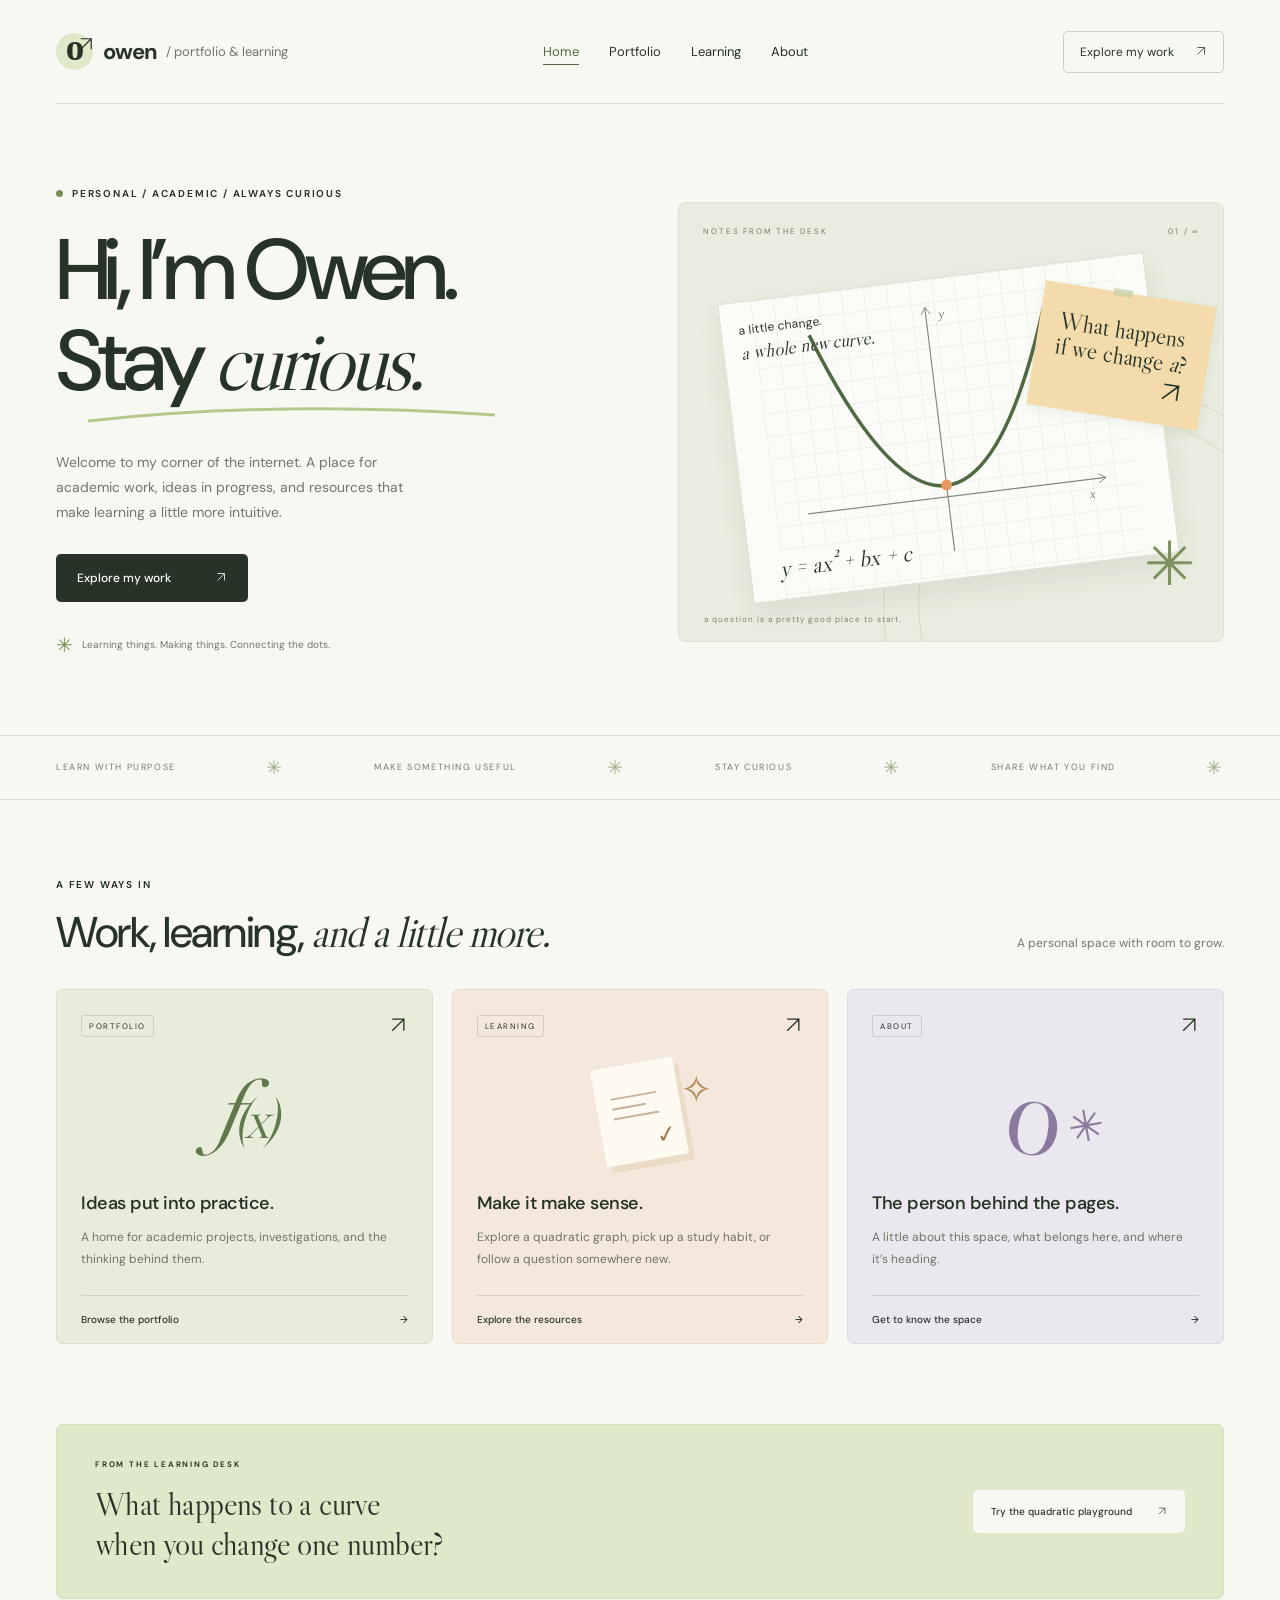
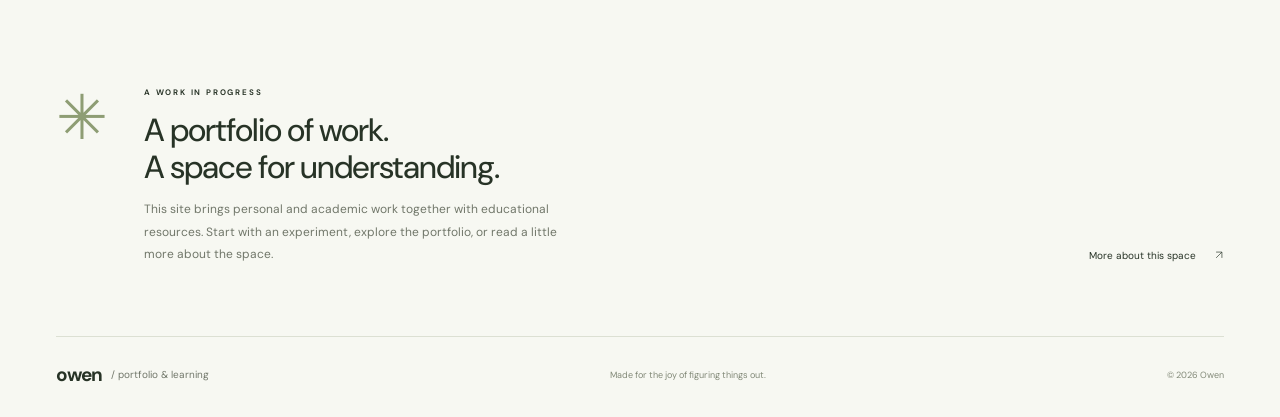
==== index.html @ 59f227fb "Build personal portfolio and educational website" ====
<!doctype html>
<html lang="en">
<head>
<meta charset="utf-8">
<meta name="viewport" content="width=device-width, initial-scale=1">
<meta name="description" content="A personal and academic space for work, learning, and ideas.">
<meta name="theme-color" content="#f7f8f2">
<title>Home — Owen</title>
<link rel="icon" href="assets/favicon.svg" type="image/svg+xml">
<link rel="stylesheet" href="style.css">

</head>
<body>
<header class="site-header wrap">
<a class="brand" href="index.html" aria-label="Owen home"><span class="brand-icon">o<span><svg class="arrow-icon" viewBox="0 0 24 24" fill="none" stroke="currentColor" stroke-width="1.6" aria-hidden="true"><path d="M5 19 19 5M5 5h14v14"/></svg></span></span>owen<span class="brand-end"> / portfolio & learning</span></a>
<nav aria-label="Main navigation"><a href="index.html" aria-current="page">Home</a><a href="portfolio.html">Portfolio</a><a href="learning.html">Learning</a><a href="about.html">About</a></nav>
<a class="header-cta" href="portfolio.html">Explore my work <span><svg class="arrow-icon" viewBox="0 0 24 24" fill="none" stroke="currentColor" stroke-width="1.6" aria-hidden="true"><path d="M5 19 19 5M5 5h14v14"/></svg></span></a>
</header>
<main><section class="hero wrap">
<div class="hero-copy"><p class="eyebrow"><span class="status-dot"></span> PERSONAL / ACADEMIC / ALWAYS CURIOUS</p><h1>Hi, I’m Owen.<br>Stay <span class="serif">curious.</span><svg class="underline" viewBox="0 0 420 20" aria-hidden="true"><path d="M5 15Q195-6 412 9"/></svg></h1><p class="hero-description">Welcome to my corner of the internet. A place for academic work, ideas in progress, and resources that make learning a little more intuitive.</p><a class="button button-dark" href="portfolio.html">Explore my work <span><svg class="arrow-icon" viewBox="0 0 24 24" fill="none" stroke="currentColor" stroke-width="1.6" aria-hidden="true"><path d="M5 19 19 5M5 5h14v14"/></svg></span></a><div class="hero-footnote"><span class="spark">✳︎</span> Learning things. Making things. Connecting the dots.</div></div>
<div class="hero-art" aria-label="An illustrated graph with a quadratic curve and handwritten maths notes" role="img"><div class="art-top"><span>NOTES FROM THE DESK</span><span>01 / ∞</span></div><div class="orbit orbit-one"></div><div class="orbit orbit-two"></div><div class="graph-paper"><div class="graph-label">a little change.<br><em>a whole new curve.</em></div><svg viewBox="0 0 400 330" aria-hidden="true"><defs><pattern id="grid" width="25" height="25" patternUnits="userSpaceOnUse"><path d="M25 0H0V25" fill="none" stroke="#d4d9d1" stroke-width=".7"/></pattern></defs><rect width="400" height="330" fill="url(#grid)"/><path d="M35 240H365M190 300V30" stroke="#7e8b7c" stroke-width="1.3"/><path d="m357 235 8 5-8 5m-172-207 5-8 5 8" fill="none" stroke="#7e8b7c"/><path d="M60 45Q190 410 320 45" fill="none" stroke="#526a43" stroke-width="4"/><circle cx="190" cy="227" r="6" fill="#e79860"/><text x="345" y="261">x</text><text x="204" y="44">y</text></svg><div class="formula">y = ax² + bx + c</div></div><div class="floating-note"><span class="note-pin"></span>What happens<br>if we change <em>a</em>? <span class="note-arrow"><svg class="arrow-icon" viewBox="0 0 24 24" fill="none" stroke="currentColor" stroke-width="1.6" aria-hidden="true"><path d="M5 19 19 5M5 5h14v14"/></svg></span></div><span class="art-star">✳︎</span><span class="art-caption">a question is a pretty good place to start.</span></div>
</section>
<div class="ticker"><div class="wrap ticker-inner"><span>LEARN WITH PURPOSE</span><span>✳︎</span><span>MAKE SOMETHING USEFUL</span><span>✳︎</span><span>STAY CURIOUS</span><span>✳︎</span><span>SHARE WHAT YOU FIND</span><span>✳︎</span></div></div>
<section class="wrap section"><div class="section-heading"><div><p class="eyebrow">A FEW WAYS IN</p><h2>Work, learning, <em>and a little more.</em></h2></div><p>A personal space with room to grow.</p></div><div class="topic-grid">
<a class="topic-card green" href="portfolio.html"><div class="card-top"><span class="tag">PORTFOLIO</span><span><svg class="arrow-icon" viewBox="0 0 24 24" fill="none" stroke="currentColor" stroke-width="1.6" aria-hidden="true"><path d="M5 19 19 5M5 5h14v14"/></svg></span></div><div class="card-art math-art" aria-hidden="true">ƒ<span>(x)</span></div><h3>Ideas put into practice.</h3><p>A home for academic projects, investigations, and the thinking behind them.</p><div class="card-footer">Browse the portfolio <span>→</span></div></a>
<a class="topic-card peach" href="learning.html"><div class="card-top"><span class="tag">LEARNING</span><span><svg class="arrow-icon" viewBox="0 0 24 24" fill="none" stroke="currentColor" stroke-width="1.6" aria-hidden="true"><path d="M5 19 19 5M5 5h14v14"/></svg></span></div><div class="card-art notes-art" aria-hidden="true"><div class="paper-mini"><i></i><i></i><i></i><span>✓</span></div><span class="note-spark">✧</span></div><h3>Make it make sense.</h3><p>Explore a quadratic graph, pick up a study habit, or follow a question somewhere new.</p><div class="card-footer">Explore the resources <span>→</span></div></a>
<a class="topic-card lavender" href="about.html"><div class="card-top"><span class="tag">ABOUT</span><span><svg class="arrow-icon" viewBox="0 0 24 24" fill="none" stroke="currentColor" stroke-width="1.6" aria-hidden="true"><path d="M5 19 19 5M5 5h14v14"/></svg></span></div><div class="card-art curiosity-art" aria-hidden="true">o<span>✳︎</span></div><h3>The person behind the pages.</h3><p>A little about this space, what belongs here, and where it’s heading.</p><div class="card-footer">Get to know the space <span>→</span></div></a>
</div></section>
<section class="wrap prompt-section"><div><p class="eyebrow">FROM THE LEARNING DESK</p><h2>What happens to a curve<br>when you change one number?</h2></div><a class="button button-light" href="learning.html#lab">Try the quadratic playground <span><svg class="arrow-icon" viewBox="0 0 24 24" fill="none" stroke="currentColor" stroke-width="1.6" aria-hidden="true"><path d="M5 19 19 5M5 5h14v14"/></svg></span></a></section>
<section class="wrap about-section"><span class="about-mark" aria-hidden="true">✳︎</span><div><p class="eyebrow">A WORK IN PROGRESS</p><h2>A portfolio of work.<br>A space for understanding.</h2><p>This site brings personal and academic work together with educational resources. Start with an experiment, explore the portfolio, or read a little more about the space.</p></div><a class="back-top" href="about.html">More about this space <span><svg class="arrow-icon" viewBox="0 0 24 24" fill="none" stroke="currentColor" stroke-width="1.6" aria-hidden="true"><path d="M5 19 19 5M5 5h14v14"/></svg></span></a></section></main><footer class="wrap"><a class="brand" href="index.html">owen<span class="brand-end"> / portfolio & learning</span></a><span>Made for the joy of figuring things out.</span><span>© <span id="year">2026</span> Owen</span></footer>
</body>
</html>
---- style.css ----
@import url('https://fonts.googleapis.com/css2?family=DM+Sans:wght@400;450;500;550;600;650;700&family=Libre+Caslon+Display&display=swap');
:root{--bg:#f7f8f2;--ink:#273326;--muted:#71776a;--line:#dce0d3;--green:#dfe8c8;--serif:'Libre Caslon Display',Georgia,serif;--sans:'DM Sans',Arial,sans-serif}*{box-sizing:border-box}html{scroll-behavior:smooth;scroll-padding-top:30px}body{margin:0;background:var(--bg);color:var(--ink);font-family:var(--sans);font-size:15px;-webkit-font-smoothing:antialiased}a{color:inherit;text-decoration:none}button,input{font:inherit}button,a,input{ -webkit-tap-highlight-color:transparent}a:focus-visible,button:focus-visible,input:focus-visible{outline:3px solid #687f4e;outline-offset:6px}button{cursor:pointer}.wrap{width:calc(100% - 112px);max-width:1280px;margin:0 auto}.site-header{height:104px;display:flex;align-items:center;justify-content:space-between;gap:30px;border-bottom:1px solid var(--line)}.brand{display:flex;align-items:center;font-weight:700;font-size:22px;letter-spacing:-1px;white-space:nowrap}.brand-icon{font-family:Georgia,serif;background:var(--green);width:37px;height:37px;border-radius:50%;font-size:37px;line-height:29px;position:relative;margin-right:10px;text-align:center}.brand-icon span{position:absolute;font-family:Arial,sans-serif;font-size:22px;right:-2px;top:-4px}.brand-end{font-size:13px;letter-spacing:0;font-weight:400;color:var(--muted);margin-left:9px}nav{display:flex;gap:30px;font-size:13px}nav a{padding:10px 0}nav a:hover{color:#6b824c}.header-cta{font-size:12px;border:1px solid #cbd1c0;border-radius:5px;padding:12px 16px}.header-cta span{margin-left:18px}.hero{display:grid;grid-template-columns:1.04fr 1fr;gap:55px;padding-top:83px;padding-bottom:78px;align-items:center}.eyebrow{font-size:10px;letter-spacing:1.8px;font-weight:650;margin:0 0 25px;display:flex;gap:9px;align-items:center}.status-dot{width:7px;height:7px;border-radius:50%;background:#798e55}.hero h1{font-size:clamp(58px,6.7vw,96px);font-weight:500;letter-spacing:-5px;line-height:1.05;margin:0;position:relative}.serif,h2 em{font-family:var(--serif);font-weight:400}h2 em{font-style:italic}.hero .serif{font-style:italic}.underline{width:80%;height:20px;display:block;margin:0 0 0 10px;overflow:visible}.underline path{fill:none;stroke:#b6c98c;stroke-width:3}.hero-description{max-width:365px;color:var(--muted);line-height:1.8;margin:24px 0 28px;font-size:14px}.button{display:inline-flex;align-items:center;justify-content:space-between;gap:44px;border:0;border-radius:5px;padding:16px 21px;font-size:12px;font-weight:500;transition:transform .2s,background .2s}.button:hover{transform:translateY(-3px)}.button-dark{background:var(--ink);color:#fff}.button-dark:hover{background:#43543a}.hero-footnote{display:flex;align-items:center;gap:9px;margin-top:31px;font-size:10px;color:var(--muted)}.spark{font-size:20px;color:#7a8f56}.hero-art{height:440px;background:#e9eddf;border:1px solid #dce2d0;border-radius:8px;position:relative;overflow:hidden}.art-top{display:flex;justify-content:space-between;padding:23px 24px;font-size:8px;letter-spacing:1.8px;color:#717e64}.graph-paper{position:absolute;width:79%;height:302px;left:10%;top:74px;transform:rotate(-7deg);background:#fbfcf7;box-shadow:0 12px 24px #35412a16;border:1px solid #d8decd}.graph-paper svg{width:100%;height:100%;position:absolute;inset:0}.graph-paper text{font-family:Georgia,serif;font-style:italic;font-size:14px;fill:#798773}.graph-label{position:absolute;z-index:1;font-size:12px;line-height:1.5;top:19px;left:17px}.graph-label em{font-family:var(--serif);font-size:19px}.formula{position:absolute;bottom:17px;left:22px;font-family:var(--serif);font-style:italic;font-size:23px;background:#fbfcf7;padding:0 7px}.floating-note{position:absolute;right:15px;top:90px;transform:rotate(9deg);background:#f4dbac;padding:24px 20px 17px;font-family:var(--serif);font-size:24px;line-height:1.1;box-shadow:0 4px 12px #27332612}.note-pin{position:absolute;width:19px;height:7px;top:-3px;left:40%;background:#c2cda6b0}.note-arrow{display:block;text-align:right;font-family:Arial;font-size:28px}.orbit{position:absolute;border:1px solid #d3dbc4;border-radius:50%;width:450px;height:450px;right:-110px;top:180px}.orbit-two{width:380px;height:380px;right:-75px;top:210px}.art-star{position:absolute;bottom:41px;right:28px;font-size:61px;color:#7e905e}.art-caption{position:absolute;bottom:17px;left:25px;font-size:8px;letter-spacing:1px;color:#7b846f}.ticker{border-top:1px solid var(--line);border-bottom:1px solid var(--line)}.ticker-inner{display:flex;justify-content:space-between;align-items:center;gap:20px;padding-top:20px;padding-bottom:20px;font-size:9px;letter-spacing:1.6px;color:#737c68}.ticker-inner span:nth-child(even){font-size:19px;color:#9cab86}.section{padding-top:78px;padding-bottom:80px}.section-heading{display:flex;justify-content:space-between;align-items:end;margin-bottom:32px;gap:25px}.section-heading .eyebrow{margin-bottom:16px}h2{font-size:43px;line-height:1.15;letter-spacing:-1.5px;font-weight:450;margin:0}.section-heading>p{color:var(--muted);font-size:12px;line-height:1.8;margin:0 0 3px}.topic-grid{display:grid;grid-template-columns:repeat(3,1fr);gap:19px}.topic-card{border:1px solid #d7dfc9;border-radius:7px;padding:23px 24px 0;display:flex;flex-direction:column;transition:transform .2s,box-shadow .2s}.topic-card:hover{transform:translateY(-5px);box-shadow:0 8px 18px #2935240b}.green{background:#e8eddb}.peach{background:#f3e8db;border-color:#e5dacd}.lavender{background:#eae7ee;border-color:#dcd7e1}.card-top{display:flex;align-items:center;justify-content:space-between}.card-top>span:last-child{font-size:20px}.tag{font-size:8px;letter-spacing:1.5px;border:1px solid #4b583c30;border-radius:3px;padding:5px 7px}.card-art{height:145px;position:relative;display:flex;align-items:center;justify-content:center}.math-art{font-family:var(--serif);font-style:italic;font-size:93px;color:#61784d;letter-spacing:-7px}.math-art>span:first-child{font-size:55px;letter-spacing:-4px;margin-top:15px}.small-math{position:absolute;right:3px;bottom:14px;font-size:16px;letter-spacing:0;transform:rotate(-12deg);opacity:.65}.topic-card h3{font-size:18px;letter-spacing:-.5px;font-weight:550;margin:7px 0 12px}.topic-card>p{font-size:12px;line-height:1.8;color:#707466;margin:0 0 25px}.card-footer{margin-top:auto;border-top:1px solid #27332620;padding:17px 0;display:flex;justify-content:space-between;font-size:10px;font-weight:500}.paper-mini{background:#fffaf1;width:83px;height:98px;transform:rotate(-10deg);box-shadow:5px 7px 0 #d8bf9e50;position:relative;padding:23px 15px}.paper-mini i{display:block;height:2px;background:#c5b29b;margin:8px 0;width:46px}.paper-mini i:nth-child(2){width:34px}.paper-mini span{position:absolute;bottom:7px;right:9px;color:#a2784e;font-size:24px}.note-spark{font-size:39px;color:#b28b60;position:absolute;left:calc(50% + 40px);top:25px}.curiosity-art{font-family:var(--serif);color:#8a7a9d;font-size:121px;transform:rotate(8deg)}.curiosity-art>span{position:absolute;font-size:43px;left:calc(50% + 35px);top:55px;transform:rotate(-18deg)}.lab-section{background:#edf0e5;border-top:1px solid var(--line);border-bottom:1px solid var(--line);padding:74px 0}.lab-layout{display:grid;grid-template-columns:.9fr 1.1fr;gap:80px;align-items:center}.lab-copy>p:not(.eyebrow){font-size:13px;color:var(--muted);line-height:1.9;max-width:335px;margin:23px 0}.lab-tip{display:flex;gap:12px;margin-top:24px;align-items:center}.lab-tip>span{font-size:27px;color:#8a9b6d}.lab-tip p{font-size:11px;line-height:1.8;color:var(--muted)}.lab-tip strong{color:var(--ink);font-weight:500}.lab-caption{font-size:8px;letter-spacing:1.5px;color:#829070;margin-top:36px}.experiment{background:#fafbf6;border:1px solid #d8decd;border-radius:7px;padding:19px 23px 14px}.experiment-header{display:flex;align-items:center;justify-content:space-between;font-size:8px;letter-spacing:1.3px}.experiment-header button{font-size:10px;color:#707d64;border:0;background:none;letter-spacing:0;padding:7px}.experiment-header button:hover{background:#e8eddd;border-radius:3px}.plot-wrap{margin-top:10px;position:relative;border-bottom:1px solid #e1e5d9;padding-bottom:9px}.plot-wrap svg{width:100%;display:block}.plot-wrap>output{position:absolute;right:10px;bottom:23px;background:#fafbf6d9;border:1px solid #e1e5d9;border-radius:4px;font-family:var(--serif);font-style:italic;padding:6px 12px;font-size:21px}.controls{padding-top:14px}.controls label{display:grid;grid-template-columns:90px 1fr 30px;gap:12px;align-items:center;margin-bottom:12px;font-size:10px;color:#78816c}.controls b{font-family:var(--serif);font-size:18px;font-style:italic;font-weight:400;color:#3e5036;margin-right:7px}input[type=range]{width:100%;accent-color:#657d4d;cursor:pointer;height:15px}.controls output{text-align:right;color:#4f613e}.graph-insight{font-size:10px;color:#6d7d5d;border-top:1px solid #e1e5d9;padding-top:13px;margin-bottom:0;line-height:1.6}.habit-grid{display:grid;grid-template-columns:repeat(3,1fr);gap:50px}.habit-grid article{border-top:1px solid var(--line);padding-top:21px}.habit-number{font-family:var(--serif);font-size:28px;color:#97a47d}.habit-grid h3{font-size:17px;font-weight:500;letter-spacing:-.4px;margin:15px 0 11px}.habit-grid p{font-size:12px;line-height:1.9;color:var(--muted);margin:0}.prompt-section{background:#dfe8c8;border:1px solid #d5dfbd;border-radius:7px;padding:34px 38px;display:flex;align-items:center;justify-content:space-between;gap:45px}.prompt-section .eyebrow{font-size:8px;margin-bottom:15px}.prompt-section h2{font-family:var(--serif);font-size:32px;letter-spacing:-.6px;max-width:600px;line-height:1.25}.button-light{background:#f7f8f1;white-space:nowrap;padding:15px 18px;font-size:10px;gap:25px;flex-shrink:0}.about-section{display:flex;gap:36px;align-items:start;padding-top:88px;padding-bottom:70px}.about-mark{font-size:62px;color:#8e9d74;line-height:1}.about-section .eyebrow{font-size:8px;margin-bottom:15px}.about-section h2{font-size:32px;letter-spacing:-1px}.about-section p:last-child{max-width:440px;font-size:12px;line-height:1.9;color:var(--muted);margin-bottom:0}.back-top{margin-left:auto;align-self:end;font-size:10px;white-space:nowrap;padding-bottom:4px}.back-top span{margin-left:15px}footer{border-top:1px solid var(--line);display:flex;align-items:center;justify-content:space-between;gap:25px;padding-top:25px;padding-bottom:30px}footer .brand{font-size:19px}footer .brand-end{font-size:10px}footer>span{font-size:9px;color:#828978}
@media(min-width:1500px){.hero{gap:90px}.hero-art{height:490px}.graph-paper{height:340px;top:80px}.hero h1{font-size:100px}}
@media(max-width:1000px){.wrap{width:calc(100% - 64px)}.header-cta{display:none}.hero{gap:30px;padding-top:60px;padding-bottom:60px}.hero h1{font-size:67px;letter-spacing:-3px}.hero-art{height:390px}.graph-paper{height:260px;left:7%;width:85%}.floating-note{font-size:20px;padding:18px 14px;right:8px}.lab-layout{gap:35px}.topic-card{padding:19px 18px 0}.topic-card h3{font-size:16px}.topic-card>p{font-size:11px}.card-footer{font-size:9px}.habit-grid{gap:28px}h2{font-size:36px}.prompt-section{gap:25px;padding:28px}.prompt-section h2{font-size:28px}.button-light{gap:15px}}
@media(max-width:700px){.wrap{width:calc(100% - 40px)}.site-header{height:78px}.brand{font-size:21px}.brand-end{font-size:10px}.brand-icon{width:29px;height:29px;font-size:30px;line-height:24px}.brand-icon span{font-size:18px}nav{gap:15px;font-size:11px}nav a:nth-child(2){display:none}.hero{grid-template-columns:1fr;padding-top:45px;padding-bottom:35px;gap:35px}.hero h1{font-size:77px;letter-spacing:-4px}.hero-description{font-size:13px;max-width:340px;margin-top:18px}.eyebrow{font-size:8px}.underline{width:300px}.hero-footnote{margin-top:24px}.hero-art{height:350px;max-width:460px;width:100%;justify-self:center}.graph-paper{height:255px;top:57px;width:76%;left:10%}.art-top{padding:17px 20px}.floating-note{top:65px;right:15px;font-size:21px}.art-star{font-size:47px;bottom:28px}.art-caption{left:18px;font-size:7px;bottom:12px}.ticker-inner{padding-top:13px;padding-bottom:13px;font-size:7px;gap:10px;letter-spacing:1px;flex-wrap:wrap;justify-content:center}.ticker-inner span:nth-child(n+5){display:none}.ticker-inner span:nth-child(even){font-size:16px}.section{padding-top:49px;padding-bottom:49px}.section-heading{align-items:start;flex-direction:column;gap:17px;margin-bottom:25px}.section-heading>p{font-size:11px}.section-heading>p br{display:none}h2{font-size:34px}.topic-grid{grid-template-columns:1fr;gap:16px}.topic-card{padding:21px 24px 0}.card-art{height:127px}.topic-card h3{font-size:22px}.topic-card>p{font-size:13px;max-width:300px;margin-bottom:20px}.card-footer{font-size:11px;padding:18px 0}.tag{font-size:9px}.lab-section{padding:47px 0}.lab-layout{grid-template-columns:1fr;gap:28px}.lab-copy>p:not(.eyebrow){max-width:100%;font-size:13px;margin:18px 0 10px}.lab-tip{margin-top:8px}.lab-caption{margin-top:18px}.experiment{padding:14px 16px}.experiment-header{font-size:7px;letter-spacing:1px}.controls label{grid-template-columns:80px 1fr 25px}.habit-grid{grid-template-columns:1fr;gap:25px}.habit-grid article{position:relative;padding-left:50px;padding-top:18px}.habit-number{position:absolute;left:0;top:20px}.habit-grid h3{margin-top:5px}.habit-grid p{font-size:13px}.prompt-section{padding:27px 24px;flex-direction:column;align-items:start;gap:25px}.prompt-section h2{font-size:29px}.prompt-section h2 br{display:none}.about-section{padding-top:55px;padding-bottom:40px;gap:18px;flex-wrap:wrap}.about-mark{font-size:37px}.about-section>div{flex:1}.about-section h2{font-size:27px}.about-section p:last-child{font-size:12px}.back-top{margin-top:10px}footer{flex-wrap:wrap;gap:18px;padding-top:23px}footer>span:nth-child(2){order:3;flex-basis:100%}footer .brand-end{font-size:9px}footer .brand{font-size:18px}footer>span:last-child{margin-left:auto}}
@media(prefers-reduced-motion:reduce){html{scroll-behavior:auto}*,*::before,*::after{transition:none!important}}
nav a[aria-current=page]{color:#526a43;text-decoration:underline;text-underline-offset:8px}.page-intro{padding-top:76px;padding-bottom:52px}.page-intro h1{font-size:clamp(55px,6vw,82px);letter-spacing:-3.5px;line-height:1.08;font-weight:450;margin:0}.page-intro .serif{font-style:italic}.page-intro>p:last-child{max-width:480px;line-height:1.9;color:var(--muted);font-size:14px;margin-top:23px}.portfolio-content{padding-bottom:75px}.filter-bar{display:flex;gap:10px;border-bottom:1px solid var(--line);padding-bottom:25px}.filter{background:transparent;color:#69745c;border:1px solid #d6ddcb;border-radius:30px;padding:9px 17px;font-size:11px}.filter.active{background:var(--ink);color:white;border-color:var(--ink)}.project-row{display:grid;grid-template-columns:220px 1fr 35px;gap:35px;padding:35px 0;border-bottom:1px solid var(--line);align-items:center}.project-row[hidden]{display:none}.project-thumb{height:190px;border-radius:5px;display:flex;align-items:center;justify-content:center;font-family:var(--serif);font-style:italic;font-size:53px;color:#667955}.project-row .eyebrow{font-size:8px;margin-bottom:15px}.project-row h2{font-size:31px;letter-spacing:-1px}.project-row p:not(.eyebrow){font-size:13px;line-height:1.8;color:var(--muted);max-width:500px}.text-link{font-size:11px;display:inline-block;margin-top:13px;border-bottom:1px solid #a1af8b;padding-bottom:6px}.text-link span{margin-left:18px}.project-index{font-family:var(--serif);font-size:27px;color:#a2ad94;align-self:start}.coming-note{display:flex;align-items:center;gap:24px;background:#edf0e5;border-radius:6px;margin-top:35px;padding:25px 30px}.coming-note>span{font-size:39px;color:#8e9d74}.coming-note h3{margin:0 0 8px;font-size:17px;font-weight:500}.coming-note p{margin:0;font-size:12px;color:var(--muted);line-height:1.8}.about-grid{display:grid;grid-template-columns:.9fr 1.1fr;gap:70px;align-items:center;padding-top:10px;padding-bottom:35px}.about-poster{background:#e4ead6;border-radius:6px;padding:30px;min-height:440px;display:flex;flex-direction:column;justify-content:space-between}.about-poster .eyebrow{font-size:8px}.poster-o{font-size:235px;font-family:var(--serif);color:#6c8053;line-height:.9;position:relative;width:fit-content;align-self:center}.poster-o>span{font-family:Arial;font-size:120px;position:absolute;top:-20px;right:-40px;color:#9eae83}.about-poster>p{font-family:var(--serif);font-size:34px;margin:25px 0 0}.about-body>p:not(.eyebrow){color:var(--muted);font-size:13px;line-height:1.9}.about-body h2{margin-bottom:25px}.profile-note{border-left:2px solid #bdcca3;padding-left:17px;margin:25px 0}.profile-note h3{font-size:13px;font-weight:500}.profile-note p{color:var(--muted);font-size:12px;line-height:1.9}.about-body .button{margin-top:5px}@media(max-width:700px){nav{gap:12px}nav a:nth-child(2){display:block}.site-header{flex-wrap:wrap;gap:0;height:auto;padding-top:19px;padding-bottom:15px}.site-header nav{width:100%;justify-content:space-between;margin-top:20px}.site-header .brand{font-size:22px}.site-header .brand-end{font-size:11px}.page-intro{padding-top:45px;padding-bottom:30px}.page-intro h1{font-size:55px;letter-spacing:-2.5px}.project-row{grid-template-columns:1fr 25px;gap:20px;padding:25px 0}.project-thumb{grid-column:1/-1;height:180px}.project-row h2{font-size:28px}.project-row .eyebrow{line-height:1.6}.filter-bar{gap:7px}.filter{font-size:10px;padding:9px 13px}.coming-note{padding:20px;gap:15px}.coming-note>span{font-size:30px}.about-grid{grid-template-columns:1fr;gap:35px;padding-top:0}.about-poster{min-height:330px}.poster-o{font-size:160px}.poster-o>span{font-size:90px}.about-poster>p{font-size:28px}.about-body h2{font-size:35px}}
@media(max-width:380px){.hero h1{font-size:64px;letter-spacing:-3px}.underline{width:250px}.hero-art{height:315px}.graph-paper{height:225px}.floating-note{font-size:18px;padding:17px 12px;right:8px}.page-intro h1{font-size:47px}.prompt-section{padding:23px 19px}.prompt-section .button{white-space:normal}.about-section h2{font-size:24px}}
.arrow-icon{width:1em;height:1em;display:inline-block;vertical-align:-.1em;flex-shrink:0}.brand-icon>span .arrow-icon{width:18px;height:18px}.art-star,.spark,.about-mark,.curiosity-art>span,.ticker-inner span:nth-child(even){font-family:Georgia,'Times New Roman',serif}.note-arrow .arrow-icon{width:25px;height:25px}.poster-o>span .arrow-icon{width:100px;height:100px}
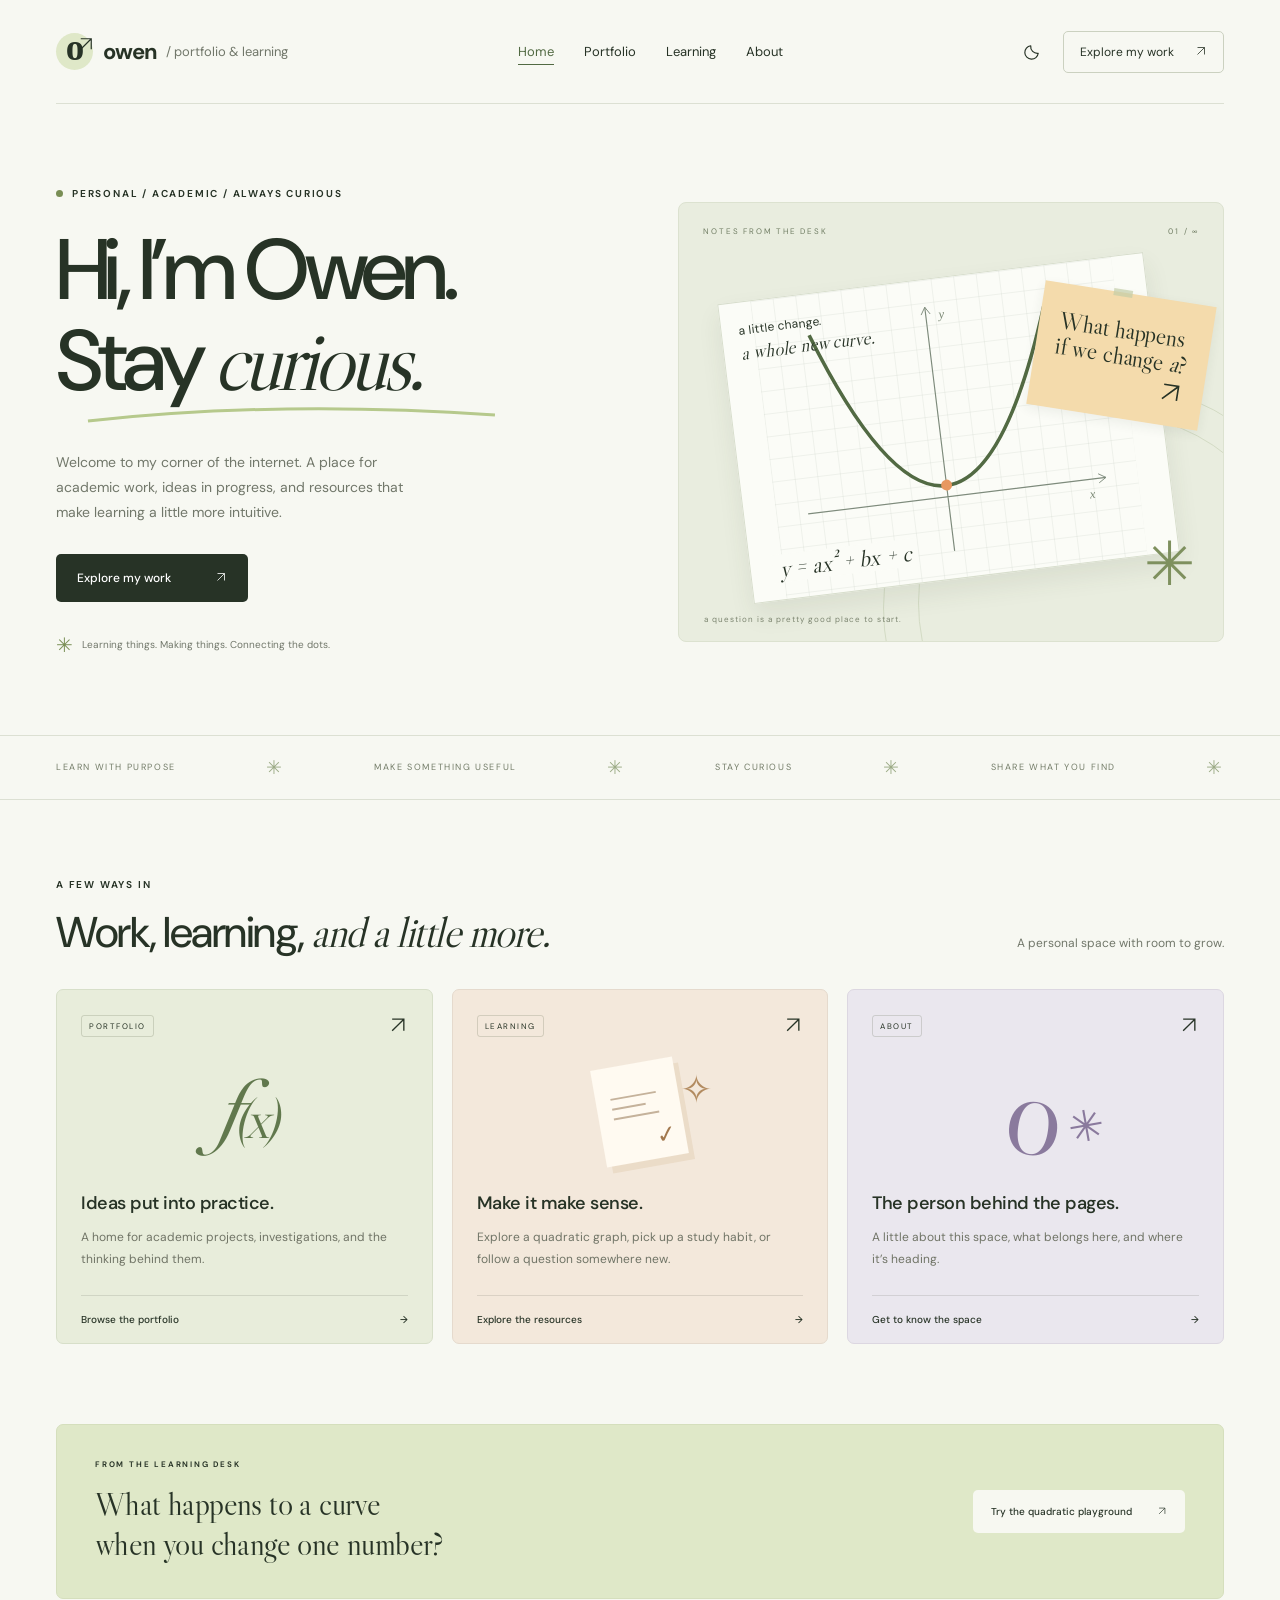
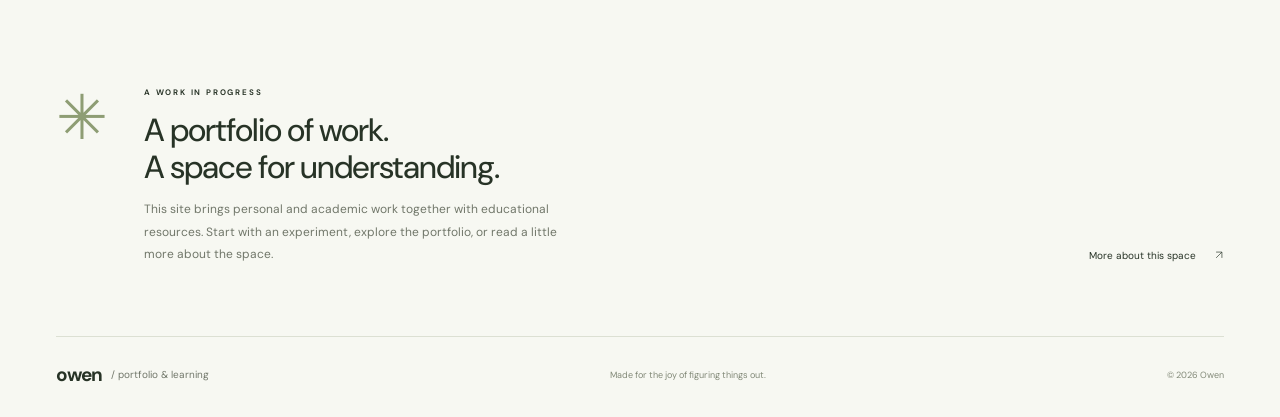
==== commit 875554ad: "Add persistent light and dark mode toggle" ====
--- a/index.html
+++ b/index.html
@@ -7,6 +7,7 @@
 <meta name="theme-color" content="#f7f8f2">
 <title>Home — Owen</title>
 <link rel="icon" href="assets/favicon.svg" type="image/svg+xml">
+<script src="theme.js"></script>
 <link rel="stylesheet" href="style.css">
 
 </head>
@@ -14,7 +15,12 @@
 <header class="site-header wrap">
 <a class="brand" href="index.html" aria-label="Owen home"><span class="brand-icon">o<span><svg class="arrow-icon" viewBox="0 0 24 24" fill="none" stroke="currentColor" stroke-width="1.6" aria-hidden="true"><path d="M5 19 19 5M5 5h14v14"/></svg></span></span>owen<span class="brand-end"> / portfolio & learning</span></a>
 <nav aria-label="Main navigation"><a href="index.html" aria-current="page">Home</a><a href="portfolio.html">Portfolio</a><a href="learning.html">Learning</a><a href="about.html">About</a></nav>
+<div class="header-actions"><button class="theme-toggle" type="button" aria-label="Switch to dark mode" title="Switch to dark mode" aria-pressed="false">
+<svg class="theme-moon" viewBox="0 0 24 24" fill="none" stroke="currentColor" stroke-width="1.5" stroke-linecap="round" stroke-linejoin="round" aria-hidden="true"><path d="M20.5 13A8.5 8.5 0 0 1 11 3.5 8.5 8.5 0 1 0 20.5 13Z"/></svg>
+<svg class="theme-sun" viewBox="0 0 24 24" fill="none" stroke="currentColor" stroke-width="1.5" stroke-linecap="round" aria-hidden="true"><circle cx="12" cy="12" r="4"/><path d="M12 2v2m0 16v2M2 12h2m16 0h2M5 5l1.5 1.5m11 11L19 19M5 19l1.5-1.5m11-11L19 5"/></svg>
+</button>
 <a class="header-cta" href="portfolio.html">Explore my work <span><svg class="arrow-icon" viewBox="0 0 24 24" fill="none" stroke="currentColor" stroke-width="1.6" aria-hidden="true"><path d="M5 19 19 5M5 5h14v14"/></svg></span></a>
+</div>
 </header>
 <main><section class="hero wrap">
 <div class="hero-copy"><p class="eyebrow"><span class="status-dot"></span> PERSONAL / ACADEMIC / ALWAYS CURIOUS</p><h1>Hi, I’m Owen.<br>Stay <span class="serif">curious.</span><svg class="underline" viewBox="0 0 420 20" aria-hidden="true"><path d="M5 15Q195-6 412 9"/></svg></h1><p class="hero-description">Welcome to my corner of the internet. A place for academic work, ideas in progress, and resources that make learning a little more intuitive.</p><a class="button button-dark" href="portfolio.html">Explore my work <span><svg class="arrow-icon" viewBox="0 0 24 24" fill="none" stroke="currentColor" stroke-width="1.6" aria-hidden="true"><path d="M5 19 19 5M5 5h14v14"/></svg></span></a><div class="hero-footnote"><span class="spark">✳︎</span> Learning things. Making things. Connecting the dots.</div></div>
--- a/style.css
+++ b/style.css
@@ -7,3 +7,16 @@
 nav a[aria-current=page]{color:#526a43;text-decoration:underline;text-underline-offset:8px}.page-intro{padding-top:76px;padding-bottom:52px}.page-intro h1{font-size:clamp(55px,6vw,82px);letter-spacing:-3.5px;line-height:1.08;font-weight:450;margin:0}.page-intro .serif{font-style:italic}.page-intro>p:last-child{max-width:480px;line-height:1.9;color:var(--muted);font-size:14px;margin-top:23px}.portfolio-content{padding-bottom:75px}.filter-bar{display:flex;gap:10px;border-bottom:1px solid var(--line);padding-bottom:25px}.filter{background:transparent;color:#69745c;border:1px solid #d6ddcb;border-radius:30px;padding:9px 17px;font-size:11px}.filter.active{background:var(--ink);color:white;border-color:var(--ink)}.project-row{display:grid;grid-template-columns:220px 1fr 35px;gap:35px;padding:35px 0;border-bottom:1px solid var(--line);align-items:center}.project-row[hidden]{display:none}.project-thumb{height:190px;border-radius:5px;display:flex;align-items:center;justify-content:center;font-family:var(--serif);font-style:italic;font-size:53px;color:#667955}.project-row .eyebrow{font-size:8px;margin-bottom:15px}.project-row h2{font-size:31px;letter-spacing:-1px}.project-row p:not(.eyebrow){font-size:13px;line-height:1.8;color:var(--muted);max-width:500px}.text-link{font-size:11px;display:inline-block;margin-top:13px;border-bottom:1px solid #a1af8b;padding-bottom:6px}.text-link span{margin-left:18px}.project-index{font-family:var(--serif);font-size:27px;color:#a2ad94;align-self:start}.coming-note{display:flex;align-items:center;gap:24px;background:#edf0e5;border-radius:6px;margin-top:35px;padding:25px 30px}.coming-note>span{font-size:39px;color:#8e9d74}.coming-note h3{margin:0 0 8px;font-size:17px;font-weight:500}.coming-note p{margin:0;font-size:12px;color:var(--muted);line-height:1.8}.about-grid{display:grid;grid-template-columns:.9fr 1.1fr;gap:70px;align-items:center;padding-top:10px;padding-bottom:35px}.about-poster{background:#e4ead6;border-radius:6px;padding:30px;min-height:440px;display:flex;flex-direction:column;justify-content:space-between}.about-poster .eyebrow{font-size:8px}.poster-o{font-size:235px;font-family:var(--serif);color:#6c8053;line-height:.9;position:relative;width:fit-content;align-self:center}.poster-o>span{font-family:Arial;font-size:120px;position:absolute;top:-20px;right:-40px;color:#9eae83}.about-poster>p{font-family:var(--serif);font-size:34px;margin:25px 0 0}.about-body>p:not(.eyebrow){color:var(--muted);font-size:13px;line-height:1.9}.about-body h2{margin-bottom:25px}.profile-note{border-left:2px solid #bdcca3;padding-left:17px;margin:25px 0}.profile-note h3{font-size:13px;font-weight:500}.profile-note p{color:var(--muted);font-size:12px;line-height:1.9}.about-body .button{margin-top:5px}@media(max-width:700px){nav{gap:12px}nav a:nth-child(2){display:block}.site-header{flex-wrap:wrap;gap:0;height:auto;padding-top:19px;padding-bottom:15px}.site-header nav{width:100%;justify-content:space-between;margin-top:20px}.site-header .brand{font-size:22px}.site-header .brand-end{font-size:11px}.page-intro{padding-top:45px;padding-bottom:30px}.page-intro h1{font-size:55px;letter-spacing:-2.5px}.project-row{grid-template-columns:1fr 25px;gap:20px;padding:25px 0}.project-thumb{grid-column:1/-1;height:180px}.project-row h2{font-size:28px}.project-row .eyebrow{line-height:1.6}.filter-bar{gap:7px}.filter{font-size:10px;padding:9px 13px}.coming-note{padding:20px;gap:15px}.coming-note>span{font-size:30px}.about-grid{grid-template-columns:1fr;gap:35px;padding-top:0}.about-poster{min-height:330px}.poster-o{font-size:160px}.poster-o>span{font-size:90px}.about-poster>p{font-size:28px}.about-body h2{font-size:35px}}
 @media(max-width:380px){.hero h1{font-size:64px;letter-spacing:-3px}.underline{width:250px}.hero-art{height:315px}.graph-paper{height:225px}.floating-note{font-size:18px;padding:17px 12px;right:8px}.page-intro h1{font-size:47px}.prompt-section{padding:23px 19px}.prompt-section .button{white-space:normal}.about-section h2{font-size:24px}}
 .arrow-icon{width:1em;height:1em;display:inline-block;vertical-align:-.1em;flex-shrink:0}.brand-icon>span .arrow-icon{width:18px;height:18px}.art-star,.spark,.about-mark,.curiosity-art>span,.ticker-inner span:nth-child(even){font-family:Georgia,'Times New Roman',serif}.note-arrow .arrow-icon{width:25px;height:25px}.poster-o>span .arrow-icon{width:100px;height:100px}
+/* The theme is applied before styles load to avoid a light flash on navigation. */
+:root{color-scheme:light}.header-actions{display:flex;align-items:center;gap:14px}.theme-toggle{width:36px;height:36px;border:1px solid transparent;border-radius:50%;background:transparent;color:var(--ink);display:grid;place-items:center;flex-shrink:0;padding:8px}.theme-toggle:hover{border-color:var(--line);background:var(--green)}.theme-toggle svg{width:19px;height:19px}.theme-sun{display:none}[data-theme=dark] .theme-moon{display:none}[data-theme=dark] .theme-sun{display:block}
+[data-theme=dark]{color-scheme:dark;--bg:#181e19;--ink:#e4e9da;--muted:#a8b19e;--line:#364132;--green:#34422d}
+[data-theme=dark] .hero-art,[data-theme=dark] .lab-section,[data-theme=dark] .coming-note{background:#222c21;border-color:var(--line)}
+[data-theme=dark] .green{background:#2c3826;border-color:#43513a}[data-theme=dark] .peach{background:#3b3027;border-color:#554536}[data-theme=dark] .lavender{background:#332f3e;border-color:#4b4357}
+[data-theme=dark] .prompt-section,[data-theme=dark] .about-poster{background:#303e28;border-color:#46563a}
+[data-theme=dark] .topic-card>p,[data-theme=dark] .card-top,[data-theme=dark] .filter,[data-theme=dark] .experiment-header,[data-theme=dark] .controls label,[data-theme=dark] .controls output,[data-theme=dark] .graph-insight,[data-theme=dark] .lab-tip p,[data-theme=dark] .art-top,[data-theme=dark] .art-caption,[data-theme=dark] .ticker-inner,[data-theme=dark] footer>span{color:var(--muted)}
+[data-theme=dark] .tag,[data-theme=dark] .card-footer,[data-theme=dark] .header-cta,[data-theme=dark] .filter,[data-theme=dark] .plot-wrap,[data-theme=dark] .graph-insight{border-color:var(--line)}
+[data-theme=dark] .button-dark,[data-theme=dark] .filter.active{background:#d7e3c2;color:#202b1c;border-color:#d7e3c2}[data-theme=dark] .button-dark:hover{background:#e7f0d9}[data-theme=dark] .button-light{background:#202a1d;color:#e4e9da}
+[data-theme=dark] nav a:hover,[data-theme=dark] nav a[aria-current=page],[data-theme=dark] .math-art,[data-theme=dark] .project-thumb,[data-theme=dark] .poster-o,[data-theme=dark] .controls b{color:#b5cc95}
+[data-theme=dark] .curiosity-art{color:#b2a1c8}[data-theme=dark] .experiment{background:#20291f;border-color:var(--line)}[data-theme=dark] .experiment-header button{color:var(--muted)}[data-theme=dark] .experiment-header button:hover{background:#34422d}
+[data-theme=dark] .plot-wrap>output{background:#20291fe8;color:var(--ink);border-color:var(--line)}[data-theme=dark] #lab-grid path{stroke:#35432e}[data-theme=dark] #plot>path{stroke:#718263}[data-theme=dark] #plot>g{fill:#a8b19e}[data-theme=dark] #curve{stroke:#b5cc95}[data-theme=dark] .orbit{border-color:#36472d}
+@media(max-width:700px){.site-header{position:relative}.site-header>.brand{padding-right:39px}.header-actions{position:absolute;top:15px;right:0}.theme-toggle{width:32px;height:32px;padding:7px}.site-header .brand-end{font-size:10px;margin-left:6px}}
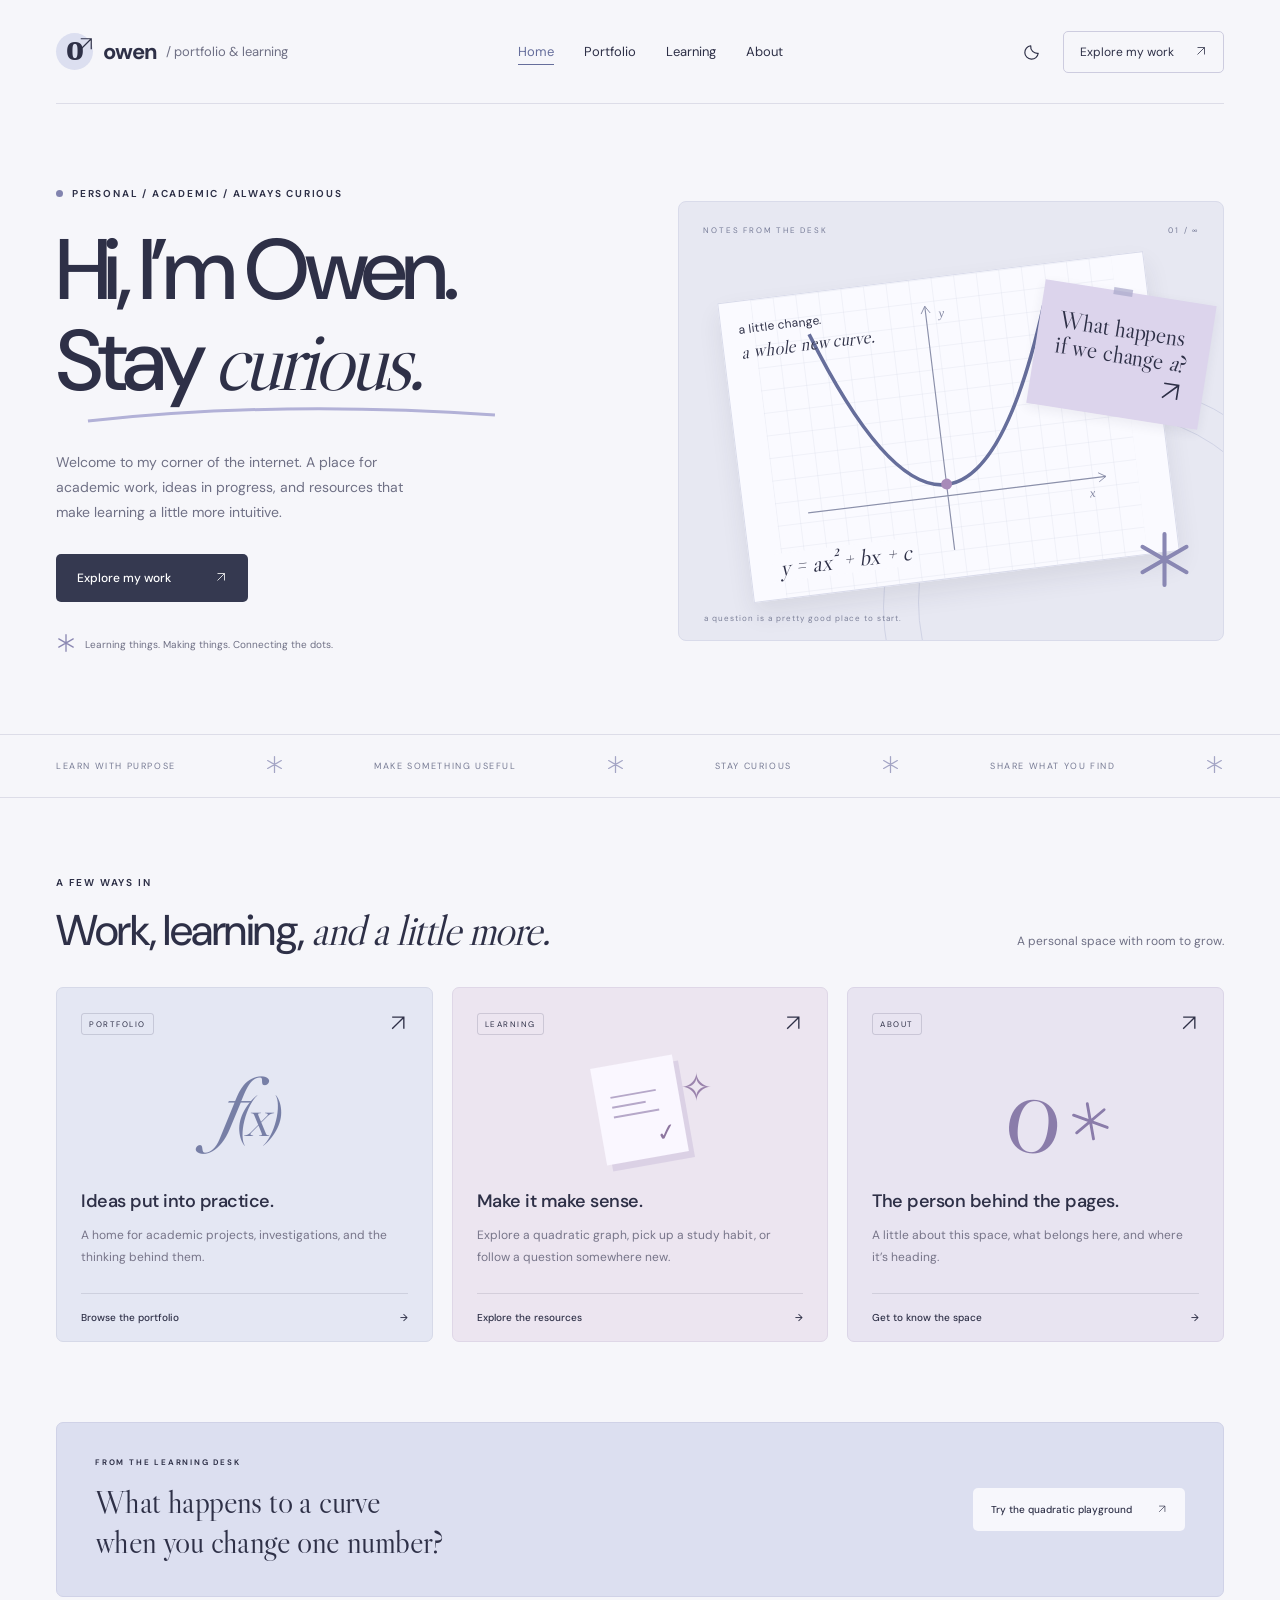
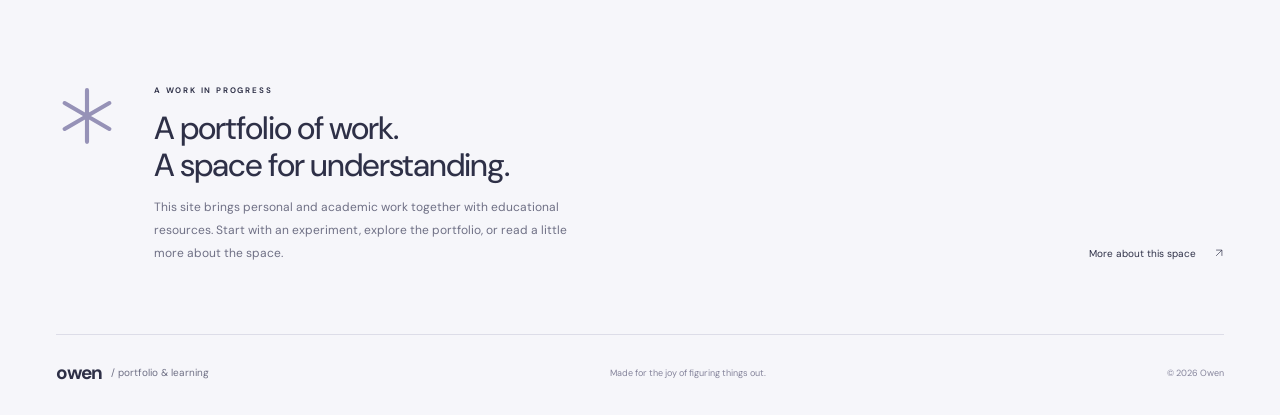
==== commit 7be4e4c4: "Refresh light and dark themes with muted navy and lavender" ====
--- a/index.html
+++ b/index.html
@@ -4,7 +4,7 @@
 <meta charset="utf-8">
 <meta name="viewport" content="width=device-width, initial-scale=1">
 <meta name="description" content="A personal and academic space for work, learning, and ideas.">
-<meta name="theme-color" content="#f7f8f2">
+<meta name="theme-color" content="#f6f6fa">
 <title>Home — Owen</title>
 <link rel="icon" href="assets/favicon.svg" type="image/svg+xml">
 <script src="theme.js"></script>
@@ -23,16 +23,16 @@
 </div>
 </header>
 <main><section class="hero wrap">
-<div class="hero-copy"><p class="eyebrow"><span class="status-dot"></span> PERSONAL / ACADEMIC / ALWAYS CURIOUS</p><h1>Hi, I’m Owen.<br>Stay <span class="serif">curious.</span><svg class="underline" viewBox="0 0 420 20" aria-hidden="true"><path d="M5 15Q195-6 412 9"/></svg></h1><p class="hero-description">Welcome to my corner of the internet. A place for academic work, ideas in progress, and resources that make learning a little more intuitive.</p><a class="button button-dark" href="portfolio.html">Explore my work <span><svg class="arrow-icon" viewBox="0 0 24 24" fill="none" stroke="currentColor" stroke-width="1.6" aria-hidden="true"><path d="M5 19 19 5M5 5h14v14"/></svg></span></a><div class="hero-footnote"><span class="spark">✳︎</span> Learning things. Making things. Connecting the dots.</div></div>
-<div class="hero-art" aria-label="An illustrated graph with a quadratic curve and handwritten maths notes" role="img"><div class="art-top"><span>NOTES FROM THE DESK</span><span>01 / ∞</span></div><div class="orbit orbit-one"></div><div class="orbit orbit-two"></div><div class="graph-paper"><div class="graph-label">a little change.<br><em>a whole new curve.</em></div><svg viewBox="0 0 400 330" aria-hidden="true"><defs><pattern id="grid" width="25" height="25" patternUnits="userSpaceOnUse"><path d="M25 0H0V25" fill="none" stroke="#d4d9d1" stroke-width=".7"/></pattern></defs><rect width="400" height="330" fill="url(#grid)"/><path d="M35 240H365M190 300V30" stroke="#7e8b7c" stroke-width="1.3"/><path d="m357 235 8 5-8 5m-172-207 5-8 5 8" fill="none" stroke="#7e8b7c"/><path d="M60 45Q190 410 320 45" fill="none" stroke="#526a43" stroke-width="4"/><circle cx="190" cy="227" r="6" fill="#e79860"/><text x="345" y="261">x</text><text x="204" y="44">y</text></svg><div class="formula">y = ax² + bx + c</div></div><div class="floating-note"><span class="note-pin"></span>What happens<br>if we change <em>a</em>? <span class="note-arrow"><svg class="arrow-icon" viewBox="0 0 24 24" fill="none" stroke="currentColor" stroke-width="1.6" aria-hidden="true"><path d="M5 19 19 5M5 5h14v14"/></svg></span></div><span class="art-star">✳︎</span><span class="art-caption">a question is a pretty good place to start.</span></div>
+<div class="hero-copy"><p class="eyebrow"><span class="status-dot"></span> PERSONAL / ACADEMIC / ALWAYS CURIOUS</p><h1>Hi, I’m Owen.<br>Stay <span class="serif">curious.</span><svg class="underline" viewBox="0 0 420 20" aria-hidden="true"><path d="M5 15Q195-6 412 9"/></svg></h1><p class="hero-description">Welcome to my corner of the internet. A place for academic work, ideas in progress, and resources that make learning a little more intuitive.</p><a class="button button-dark" href="portfolio.html">Explore my work <span><svg class="arrow-icon" viewBox="0 0 24 24" fill="none" stroke="currentColor" stroke-width="1.6" aria-hidden="true"><path d="M5 19 19 5M5 5h14v14"/></svg></span></a><div class="hero-footnote"><span class="spark"><svg class="spark-icon" viewBox="0 0 24 24" fill="none" stroke="currentColor" stroke-width="1.6" stroke-linecap="round" aria-hidden="true"><path d="M12 2v20M3.34 7l17.32 10M3.34 17 20.66 7"/></svg></span> Learning things. Making things. Connecting the dots.</div></div>
+<div class="hero-art" aria-label="An illustrated graph with a quadratic curve and handwritten maths notes" role="img"><div class="art-top"><span>NOTES FROM THE DESK</span><span>01 / ∞</span></div><div class="orbit orbit-one"></div><div class="orbit orbit-two"></div><div class="graph-paper"><div class="graph-label">a little change.<br><em>a whole new curve.</em></div><svg viewBox="0 0 400 330" aria-hidden="true"><defs><pattern id="grid" width="25" height="25" patternUnits="userSpaceOnUse"><path d="M25 0H0V25" fill="none" stroke="#dbddea" stroke-width=".7"/></pattern></defs><rect width="400" height="330" fill="url(#grid)"/><path d="M35 240H365M190 300V30" stroke="#8b90aa" stroke-width="1.3"/><path d="m357 235 8 5-8 5m-172-207 5-8 5 8" fill="none" stroke="#8b90aa"/><path d="M60 45Q190 410 320 45" fill="none" stroke="#666e9b" stroke-width="4"/><circle cx="190" cy="227" r="6" fill="#a88ab9"/><text x="345" y="261">x</text><text x="204" y="44">y</text></svg><div class="formula">y = ax² + bx + c</div></div><div class="floating-note"><span class="note-pin"></span>What happens<br>if we change <em>a</em>? <span class="note-arrow"><svg class="arrow-icon" viewBox="0 0 24 24" fill="none" stroke="currentColor" stroke-width="1.6" aria-hidden="true"><path d="M5 19 19 5M5 5h14v14"/></svg></span></div><span class="art-star"><svg class="spark-icon" viewBox="0 0 24 24" fill="none" stroke="currentColor" stroke-width="1.6" stroke-linecap="round" aria-hidden="true"><path d="M12 2v20M3.34 7l17.32 10M3.34 17 20.66 7"/></svg></span><span class="art-caption">a question is a pretty good place to start.</span></div>
 </section>
-<div class="ticker"><div class="wrap ticker-inner"><span>LEARN WITH PURPOSE</span><span>✳︎</span><span>MAKE SOMETHING USEFUL</span><span>✳︎</span><span>STAY CURIOUS</span><span>✳︎</span><span>SHARE WHAT YOU FIND</span><span>✳︎</span></div></div>
+<div class="ticker"><div class="wrap ticker-inner"><span>LEARN WITH PURPOSE</span><span><svg class="spark-icon" viewBox="0 0 24 24" fill="none" stroke="currentColor" stroke-width="1.6" stroke-linecap="round" aria-hidden="true"><path d="M12 2v20M3.34 7l17.32 10M3.34 17 20.66 7"/></svg></span><span>MAKE SOMETHING USEFUL</span><span><svg class="spark-icon" viewBox="0 0 24 24" fill="none" stroke="currentColor" stroke-width="1.6" stroke-linecap="round" aria-hidden="true"><path d="M12 2v20M3.34 7l17.32 10M3.34 17 20.66 7"/></svg></span><span>STAY CURIOUS</span><span><svg class="spark-icon" viewBox="0 0 24 24" fill="none" stroke="currentColor" stroke-width="1.6" stroke-linecap="round" aria-hidden="true"><path d="M12 2v20M3.34 7l17.32 10M3.34 17 20.66 7"/></svg></span><span>SHARE WHAT YOU FIND</span><span><svg class="spark-icon" viewBox="0 0 24 24" fill="none" stroke="currentColor" stroke-width="1.6" stroke-linecap="round" aria-hidden="true"><path d="M12 2v20M3.34 7l17.32 10M3.34 17 20.66 7"/></svg></span></div></div>
 <section class="wrap section"><div class="section-heading"><div><p class="eyebrow">A FEW WAYS IN</p><h2>Work, learning, <em>and a little more.</em></h2></div><p>A personal space with room to grow.</p></div><div class="topic-grid">
 <a class="topic-card green" href="portfolio.html"><div class="card-top"><span class="tag">PORTFOLIO</span><span><svg class="arrow-icon" viewBox="0 0 24 24" fill="none" stroke="currentColor" stroke-width="1.6" aria-hidden="true"><path d="M5 19 19 5M5 5h14v14"/></svg></span></div><div class="card-art math-art" aria-hidden="true">ƒ<span>(x)</span></div><h3>Ideas put into practice.</h3><p>A home for academic projects, investigations, and the thinking behind them.</p><div class="card-footer">Browse the portfolio <span>→</span></div></a>
 <a class="topic-card peach" href="learning.html"><div class="card-top"><span class="tag">LEARNING</span><span><svg class="arrow-icon" viewBox="0 0 24 24" fill="none" stroke="currentColor" stroke-width="1.6" aria-hidden="true"><path d="M5 19 19 5M5 5h14v14"/></svg></span></div><div class="card-art notes-art" aria-hidden="true"><div class="paper-mini"><i></i><i></i><i></i><span>✓</span></div><span class="note-spark">✧</span></div><h3>Make it make sense.</h3><p>Explore a quadratic graph, pick up a study habit, or follow a question somewhere new.</p><div class="card-footer">Explore the resources <span>→</span></div></a>
-<a class="topic-card lavender" href="about.html"><div class="card-top"><span class="tag">ABOUT</span><span><svg class="arrow-icon" viewBox="0 0 24 24" fill="none" stroke="currentColor" stroke-width="1.6" aria-hidden="true"><path d="M5 19 19 5M5 5h14v14"/></svg></span></div><div class="card-art curiosity-art" aria-hidden="true">o<span>✳︎</span></div><h3>The person behind the pages.</h3><p>A little about this space, what belongs here, and where it’s heading.</p><div class="card-footer">Get to know the space <span>→</span></div></a>
+<a class="topic-card lavender" href="about.html"><div class="card-top"><span class="tag">ABOUT</span><span><svg class="arrow-icon" viewBox="0 0 24 24" fill="none" stroke="currentColor" stroke-width="1.6" aria-hidden="true"><path d="M5 19 19 5M5 5h14v14"/></svg></span></div><div class="card-art curiosity-art" aria-hidden="true">o<span><svg class="spark-icon" viewBox="0 0 24 24" fill="none" stroke="currentColor" stroke-width="1.6" stroke-linecap="round" aria-hidden="true"><path d="M12 2v20M3.34 7l17.32 10M3.34 17 20.66 7"/></svg></span></div><h3>The person behind the pages.</h3><p>A little about this space, what belongs here, and where it’s heading.</p><div class="card-footer">Get to know the space <span>→</span></div></a>
 </div></section>
 <section class="wrap prompt-section"><div><p class="eyebrow">FROM THE LEARNING DESK</p><h2>What happens to a curve<br>when you change one number?</h2></div><a class="button button-light" href="learning.html#lab">Try the quadratic playground <span><svg class="arrow-icon" viewBox="0 0 24 24" fill="none" stroke="currentColor" stroke-width="1.6" aria-hidden="true"><path d="M5 19 19 5M5 5h14v14"/></svg></span></a></section>
-<section class="wrap about-section"><span class="about-mark" aria-hidden="true">✳︎</span><div><p class="eyebrow">A WORK IN PROGRESS</p><h2>A portfolio of work.<br>A space for understanding.</h2><p>This site brings personal and academic work together with educational resources. Start with an experiment, explore the portfolio, or read a little more about the space.</p></div><a class="back-top" href="about.html">More about this space <span><svg class="arrow-icon" viewBox="0 0 24 24" fill="none" stroke="currentColor" stroke-width="1.6" aria-hidden="true"><path d="M5 19 19 5M5 5h14v14"/></svg></span></a></section></main><footer class="wrap"><a class="brand" href="index.html">owen<span class="brand-end"> / portfolio & learning</span></a><span>Made for the joy of figuring things out.</span><span>© <span id="year">2026</span> Owen</span></footer>
+<section class="wrap about-section"><span class="about-mark" aria-hidden="true"><svg class="spark-icon" viewBox="0 0 24 24" fill="none" stroke="currentColor" stroke-width="1.6" stroke-linecap="round" aria-hidden="true"><path d="M12 2v20M3.34 7l17.32 10M3.34 17 20.66 7"/></svg></span><div><p class="eyebrow">A WORK IN PROGRESS</p><h2>A portfolio of work.<br>A space for understanding.</h2><p>This site brings personal and academic work together with educational resources. Start with an experiment, explore the portfolio, or read a little more about the space.</p></div><a class="back-top" href="about.html">More about this space <span><svg class="arrow-icon" viewBox="0 0 24 24" fill="none" stroke="currentColor" stroke-width="1.6" aria-hidden="true"><path d="M5 19 19 5M5 5h14v14"/></svg></span></a></section></main><footer class="wrap"><a class="brand" href="index.html">owen<span class="brand-end"> / portfolio & learning</span></a><span>Made for the joy of figuring things out.</span><span>© <span id="year">2026</span> Owen</span></footer>
 </body>
 </html>
--- a/style.css
+++ b/style.css
@@ -1,22 +1,23 @@
 @import url('https://fonts.googleapis.com/css2?family=DM+Sans:wght@400;450;500;550;600;650;700&family=Libre+Caslon+Display&display=swap');
-:root{--bg:#f7f8f2;--ink:#273326;--muted:#71776a;--line:#dce0d3;--green:#dfe8c8;--serif:'Libre Caslon Display',Georgia,serif;--sans:'DM Sans',Arial,sans-serif}*{box-sizing:border-box}html{scroll-behavior:smooth;scroll-padding-top:30px}body{margin:0;background:var(--bg);color:var(--ink);font-family:var(--sans);font-size:15px;-webkit-font-smoothing:antialiased}a{color:inherit;text-decoration:none}button,input{font:inherit}button,a,input{ -webkit-tap-highlight-color:transparent}a:focus-visible,button:focus-visible,input:focus-visible{outline:3px solid #687f4e;outline-offset:6px}button{cursor:pointer}.wrap{width:calc(100% - 112px);max-width:1280px;margin:0 auto}.site-header{height:104px;display:flex;align-items:center;justify-content:space-between;gap:30px;border-bottom:1px solid var(--line)}.brand{display:flex;align-items:center;font-weight:700;font-size:22px;letter-spacing:-1px;white-space:nowrap}.brand-icon{font-family:Georgia,serif;background:var(--green);width:37px;height:37px;border-radius:50%;font-size:37px;line-height:29px;position:relative;margin-right:10px;text-align:center}.brand-icon span{position:absolute;font-family:Arial,sans-serif;font-size:22px;right:-2px;top:-4px}.brand-end{font-size:13px;letter-spacing:0;font-weight:400;color:var(--muted);margin-left:9px}nav{display:flex;gap:30px;font-size:13px}nav a{padding:10px 0}nav a:hover{color:#6b824c}.header-cta{font-size:12px;border:1px solid #cbd1c0;border-radius:5px;padding:12px 16px}.header-cta span{margin-left:18px}.hero{display:grid;grid-template-columns:1.04fr 1fr;gap:55px;padding-top:83px;padding-bottom:78px;align-items:center}.eyebrow{font-size:10px;letter-spacing:1.8px;font-weight:650;margin:0 0 25px;display:flex;gap:9px;align-items:center}.status-dot{width:7px;height:7px;border-radius:50%;background:#798e55}.hero h1{font-size:clamp(58px,6.7vw,96px);font-weight:500;letter-spacing:-5px;line-height:1.05;margin:0;position:relative}.serif,h2 em{font-family:var(--serif);font-weight:400}h2 em{font-style:italic}.hero .serif{font-style:italic}.underline{width:80%;height:20px;display:block;margin:0 0 0 10px;overflow:visible}.underline path{fill:none;stroke:#b6c98c;stroke-width:3}.hero-description{max-width:365px;color:var(--muted);line-height:1.8;margin:24px 0 28px;font-size:14px}.button{display:inline-flex;align-items:center;justify-content:space-between;gap:44px;border:0;border-radius:5px;padding:16px 21px;font-size:12px;font-weight:500;transition:transform .2s,background .2s}.button:hover{transform:translateY(-3px)}.button-dark{background:var(--ink);color:#fff}.button-dark:hover{background:#43543a}.hero-footnote{display:flex;align-items:center;gap:9px;margin-top:31px;font-size:10px;color:var(--muted)}.spark{font-size:20px;color:#7a8f56}.hero-art{height:440px;background:#e9eddf;border:1px solid #dce2d0;border-radius:8px;position:relative;overflow:hidden}.art-top{display:flex;justify-content:space-between;padding:23px 24px;font-size:8px;letter-spacing:1.8px;color:#717e64}.graph-paper{position:absolute;width:79%;height:302px;left:10%;top:74px;transform:rotate(-7deg);background:#fbfcf7;box-shadow:0 12px 24px #35412a16;border:1px solid #d8decd}.graph-paper svg{width:100%;height:100%;position:absolute;inset:0}.graph-paper text{font-family:Georgia,serif;font-style:italic;font-size:14px;fill:#798773}.graph-label{position:absolute;z-index:1;font-size:12px;line-height:1.5;top:19px;left:17px}.graph-label em{font-family:var(--serif);font-size:19px}.formula{position:absolute;bottom:17px;left:22px;font-family:var(--serif);font-style:italic;font-size:23px;background:#fbfcf7;padding:0 7px}.floating-note{position:absolute;right:15px;top:90px;transform:rotate(9deg);background:#f4dbac;padding:24px 20px 17px;font-family:var(--serif);font-size:24px;line-height:1.1;box-shadow:0 4px 12px #27332612}.note-pin{position:absolute;width:19px;height:7px;top:-3px;left:40%;background:#c2cda6b0}.note-arrow{display:block;text-align:right;font-family:Arial;font-size:28px}.orbit{position:absolute;border:1px solid #d3dbc4;border-radius:50%;width:450px;height:450px;right:-110px;top:180px}.orbit-two{width:380px;height:380px;right:-75px;top:210px}.art-star{position:absolute;bottom:41px;right:28px;font-size:61px;color:#7e905e}.art-caption{position:absolute;bottom:17px;left:25px;font-size:8px;letter-spacing:1px;color:#7b846f}.ticker{border-top:1px solid var(--line);border-bottom:1px solid var(--line)}.ticker-inner{display:flex;justify-content:space-between;align-items:center;gap:20px;padding-top:20px;padding-bottom:20px;font-size:9px;letter-spacing:1.6px;color:#737c68}.ticker-inner span:nth-child(even){font-size:19px;color:#9cab86}.section{padding-top:78px;padding-bottom:80px}.section-heading{display:flex;justify-content:space-between;align-items:end;margin-bottom:32px;gap:25px}.section-heading .eyebrow{margin-bottom:16px}h2{font-size:43px;line-height:1.15;letter-spacing:-1.5px;font-weight:450;margin:0}.section-heading>p{color:var(--muted);font-size:12px;line-height:1.8;margin:0 0 3px}.topic-grid{display:grid;grid-template-columns:repeat(3,1fr);gap:19px}.topic-card{border:1px solid #d7dfc9;border-radius:7px;padding:23px 24px 0;display:flex;flex-direction:column;transition:transform .2s,box-shadow .2s}.topic-card:hover{transform:translateY(-5px);box-shadow:0 8px 18px #2935240b}.green{background:#e8eddb}.peach{background:#f3e8db;border-color:#e5dacd}.lavender{background:#eae7ee;border-color:#dcd7e1}.card-top{display:flex;align-items:center;justify-content:space-between}.card-top>span:last-child{font-size:20px}.tag{font-size:8px;letter-spacing:1.5px;border:1px solid #4b583c30;border-radius:3px;padding:5px 7px}.card-art{height:145px;position:relative;display:flex;align-items:center;justify-content:center}.math-art{font-family:var(--serif);font-style:italic;font-size:93px;color:#61784d;letter-spacing:-7px}.math-art>span:first-child{font-size:55px;letter-spacing:-4px;margin-top:15px}.small-math{position:absolute;right:3px;bottom:14px;font-size:16px;letter-spacing:0;transform:rotate(-12deg);opacity:.65}.topic-card h3{font-size:18px;letter-spacing:-.5px;font-weight:550;margin:7px 0 12px}.topic-card>p{font-size:12px;line-height:1.8;color:#707466;margin:0 0 25px}.card-footer{margin-top:auto;border-top:1px solid #27332620;padding:17px 0;display:flex;justify-content:space-between;font-size:10px;font-weight:500}.paper-mini{background:#fffaf1;width:83px;height:98px;transform:rotate(-10deg);box-shadow:5px 7px 0 #d8bf9e50;position:relative;padding:23px 15px}.paper-mini i{display:block;height:2px;background:#c5b29b;margin:8px 0;width:46px}.paper-mini i:nth-child(2){width:34px}.paper-mini span{position:absolute;bottom:7px;right:9px;color:#a2784e;font-size:24px}.note-spark{font-size:39px;color:#b28b60;position:absolute;left:calc(50% + 40px);top:25px}.curiosity-art{font-family:var(--serif);color:#8a7a9d;font-size:121px;transform:rotate(8deg)}.curiosity-art>span{position:absolute;font-size:43px;left:calc(50% + 35px);top:55px;transform:rotate(-18deg)}.lab-section{background:#edf0e5;border-top:1px solid var(--line);border-bottom:1px solid var(--line);padding:74px 0}.lab-layout{display:grid;grid-template-columns:.9fr 1.1fr;gap:80px;align-items:center}.lab-copy>p:not(.eyebrow){font-size:13px;color:var(--muted);line-height:1.9;max-width:335px;margin:23px 0}.lab-tip{display:flex;gap:12px;margin-top:24px;align-items:center}.lab-tip>span{font-size:27px;color:#8a9b6d}.lab-tip p{font-size:11px;line-height:1.8;color:var(--muted)}.lab-tip strong{color:var(--ink);font-weight:500}.lab-caption{font-size:8px;letter-spacing:1.5px;color:#829070;margin-top:36px}.experiment{background:#fafbf6;border:1px solid #d8decd;border-radius:7px;padding:19px 23px 14px}.experiment-header{display:flex;align-items:center;justify-content:space-between;font-size:8px;letter-spacing:1.3px}.experiment-header button{font-size:10px;color:#707d64;border:0;background:none;letter-spacing:0;padding:7px}.experiment-header button:hover{background:#e8eddd;border-radius:3px}.plot-wrap{margin-top:10px;position:relative;border-bottom:1px solid #e1e5d9;padding-bottom:9px}.plot-wrap svg{width:100%;display:block}.plot-wrap>output{position:absolute;right:10px;bottom:23px;background:#fafbf6d9;border:1px solid #e1e5d9;border-radius:4px;font-family:var(--serif);font-style:italic;padding:6px 12px;font-size:21px}.controls{padding-top:14px}.controls label{display:grid;grid-template-columns:90px 1fr 30px;gap:12px;align-items:center;margin-bottom:12px;font-size:10px;color:#78816c}.controls b{font-family:var(--serif);font-size:18px;font-style:italic;font-weight:400;color:#3e5036;margin-right:7px}input[type=range]{width:100%;accent-color:#657d4d;cursor:pointer;height:15px}.controls output{text-align:right;color:#4f613e}.graph-insight{font-size:10px;color:#6d7d5d;border-top:1px solid #e1e5d9;padding-top:13px;margin-bottom:0;line-height:1.6}.habit-grid{display:grid;grid-template-columns:repeat(3,1fr);gap:50px}.habit-grid article{border-top:1px solid var(--line);padding-top:21px}.habit-number{font-family:var(--serif);font-size:28px;color:#97a47d}.habit-grid h3{font-size:17px;font-weight:500;letter-spacing:-.4px;margin:15px 0 11px}.habit-grid p{font-size:12px;line-height:1.9;color:var(--muted);margin:0}.prompt-section{background:#dfe8c8;border:1px solid #d5dfbd;border-radius:7px;padding:34px 38px;display:flex;align-items:center;justify-content:space-between;gap:45px}.prompt-section .eyebrow{font-size:8px;margin-bottom:15px}.prompt-section h2{font-family:var(--serif);font-size:32px;letter-spacing:-.6px;max-width:600px;line-height:1.25}.button-light{background:#f7f8f1;white-space:nowrap;padding:15px 18px;font-size:10px;gap:25px;flex-shrink:0}.about-section{display:flex;gap:36px;align-items:start;padding-top:88px;padding-bottom:70px}.about-mark{font-size:62px;color:#8e9d74;line-height:1}.about-section .eyebrow{font-size:8px;margin-bottom:15px}.about-section h2{font-size:32px;letter-spacing:-1px}.about-section p:last-child{max-width:440px;font-size:12px;line-height:1.9;color:var(--muted);margin-bottom:0}.back-top{margin-left:auto;align-self:end;font-size:10px;white-space:nowrap;padding-bottom:4px}.back-top span{margin-left:15px}footer{border-top:1px solid var(--line);display:flex;align-items:center;justify-content:space-between;gap:25px;padding-top:25px;padding-bottom:30px}footer .brand{font-size:19px}footer .brand-end{font-size:10px}footer>span{font-size:9px;color:#828978}
+:root{--bg:#f6f6fa;--ink:#2e3047;--muted:#6f7085;--line:#dddde8;--green:#dcdff0;--serif:'Libre Caslon Display',Georgia,serif;--sans:'DM Sans',Arial,sans-serif}*{box-sizing:border-box}html{scroll-behavior:smooth;scroll-padding-top:30px}body{margin:0;background:var(--bg);color:var(--ink);font-family:var(--sans);font-size:15px;-webkit-font-smoothing:antialiased}a{color:inherit;text-decoration:none}button,input{font:inherit}button,a,input{ -webkit-tap-highlight-color:transparent}a:focus-visible,button:focus-visible,input:focus-visible{outline:3px solid #7c7aa6;outline-offset:6px}button{cursor:pointer}.wrap{width:calc(100% - 112px);max-width:1280px;margin:0 auto}.site-header{height:104px;display:flex;align-items:center;justify-content:space-between;gap:30px;border-bottom:1px solid var(--line)}.brand{display:flex;align-items:center;font-weight:700;font-size:22px;letter-spacing:-1px;white-space:nowrap}.brand-icon{font-family:Georgia,serif;background:var(--green);width:37px;height:37px;border-radius:50%;font-size:37px;line-height:29px;position:relative;margin-right:10px;text-align:center}.brand-icon span{position:absolute;font-family:Arial,sans-serif;font-size:22px;right:-2px;top:-4px}.brand-end{font-size:13px;letter-spacing:0;font-weight:400;color:var(--muted);margin-left:9px}nav{display:flex;gap:30px;font-size:13px}nav a{padding:10px 0}nav a:hover{color:#75749b}.header-cta{font-size:12px;border:1px solid #cdccdf;border-radius:5px;padding:12px 16px}.header-cta span{margin-left:18px}.hero{display:grid;grid-template-columns:1.04fr 1fr;gap:55px;padding-top:83px;padding-bottom:78px;align-items:center}.eyebrow{font-size:10px;letter-spacing:1.8px;font-weight:650;margin:0 0 25px;display:flex;gap:9px;align-items:center}.status-dot{width:7px;height:7px;border-radius:50%;background:#8284af}.hero h1{font-size:clamp(58px,6.7vw,96px);font-weight:500;letter-spacing:-5px;line-height:1.05;margin:0;position:relative}.serif,h2 em{font-family:var(--serif);font-weight:400}h2 em{font-style:italic}.hero .serif{font-style:italic}.underline{width:80%;height:20px;display:block;margin:0 0 0 10px;overflow:visible}.underline path{fill:none;stroke:#b2b1d7;stroke-width:3}.hero-description{max-width:365px;color:var(--muted);line-height:1.8;margin:24px 0 28px;font-size:14px}.button{display:inline-flex;align-items:center;justify-content:space-between;gap:44px;border:0;border-radius:5px;padding:16px 21px;font-size:12px;font-weight:500;transition:transform .2s,background .2s}.button:hover{transform:translateY(-3px)}.button-dark{background:var(--ink);color:#fff}.button-dark:hover{background:#4b4b70}.hero-footnote{display:flex;align-items:center;gap:9px;margin-top:31px;font-size:10px;color:var(--muted)}.spark{font-size:20px;color:#8b88b2}.hero-art{height:440px;background:#e7e8f2;border:1px solid #d9dbea;border-radius:8px;position:relative;overflow:hidden}.art-top{display:flex;justify-content:space-between;padding:23px 24px;font-size:8px;letter-spacing:1.8px;color:#777c98}.graph-paper{position:absolute;width:79%;height:302px;left:10%;top:74px;transform:rotate(-7deg);background:#fafaff;box-shadow:0 12px 24px #33324a16;border:1px solid #d9dbea}.graph-paper svg{width:100%;height:100%;position:absolute;inset:0}.graph-paper text{font-family:Georgia,serif;font-style:italic;font-size:14px;fill:#8185a1}.graph-label{position:absolute;z-index:1;font-size:12px;line-height:1.5;top:19px;left:17px}.graph-label em{font-family:var(--serif);font-size:19px}.formula{position:absolute;bottom:17px;left:22px;font-family:var(--serif);font-style:italic;font-size:23px;background:#fafaff;padding:0 7px}.floating-note{position:absolute;right:15px;top:90px;transform:rotate(9deg);background:#dcd4ec;padding:24px 20px 17px;font-family:var(--serif);font-size:24px;line-height:1.1;box-shadow:0 4px 12px #2e304712}.note-pin{position:absolute;width:19px;height:7px;top:-3px;left:40%;background:#a8a7c9b0}.note-arrow{display:block;text-align:right;font-family:Arial;font-size:28px}.orbit{position:absolute;border:1px solid #d0d3e5;border-radius:50%;width:450px;height:450px;right:-110px;top:180px}.orbit-two{width:380px;height:380px;right:-75px;top:210px}.art-star{position:absolute;bottom:41px;right:28px;font-size:61px;color:#8987b3}.art-caption{position:absolute;bottom:17px;left:25px;font-size:8px;letter-spacing:1px;color:#7c8099}.ticker{border-top:1px solid var(--line);border-bottom:1px solid var(--line)}.ticker-inner{display:flex;justify-content:space-between;align-items:center;gap:20px;padding-top:20px;padding-bottom:20px;font-size:9px;letter-spacing:1.6px;color:#777b94}.ticker-inner span:nth-child(even){font-size:19px;color:#a4a5c5}.section{padding-top:78px;padding-bottom:80px}.section-heading{display:flex;justify-content:space-between;align-items:end;margin-bottom:32px;gap:25px}.section-heading .eyebrow{margin-bottom:16px}h2{font-size:43px;line-height:1.15;letter-spacing:-1.5px;font-weight:450;margin:0}.section-heading>p{color:var(--muted);font-size:12px;line-height:1.8;margin:0 0 3px}.topic-grid{display:grid;grid-template-columns:repeat(3,1fr);gap:19px}.topic-card{border:1px solid #d6d9e8;border-radius:7px;padding:23px 24px 0;display:flex;flex-direction:column;transition:transform .2s,box-shadow .2s}.topic-card:hover{transform:translateY(-5px);box-shadow:0 8px 18px #302e490b}.green{background:#e4e7f3}.peach{background:#ece5f0;border-color:#dfd7e7}.lavender{background:#e8e4f1;border-color:#dbd5e7}.card-top{display:flex;align-items:center;justify-content:space-between}.card-top>span:last-child{font-size:20px}.tag{font-size:8px;letter-spacing:1.5px;border:1px solid #49496830;border-radius:3px;padding:5px 7px}.card-art{height:145px;position:relative;display:flex;align-items:center;justify-content:center}.math-art{font-family:var(--serif);font-style:italic;font-size:93px;color:#777fa6;letter-spacing:-7px}.math-art>span:first-child{font-size:55px;letter-spacing:-4px;margin-top:15px}.small-math{position:absolute;right:3px;bottom:14px;font-size:16px;letter-spacing:0;transform:rotate(-12deg);opacity:.65}.topic-card h3{font-size:18px;letter-spacing:-.5px;font-weight:550;margin:7px 0 12px}.topic-card>p{font-size:12px;line-height:1.8;color:#777589;margin:0 0 25px}.card-footer{margin-top:auto;border-top:1px solid #2e304720;padding:17px 0;display:flex;justify-content:space-between;font-size:10px;font-weight:500}.paper-mini{background:#faf7ff;width:83px;height:98px;transform:rotate(-10deg);box-shadow:5px 7px 0 #b7a7cd50;position:relative;padding:23px 15px}.paper-mini i{display:block;height:2px;background:#b6a8c9;margin:8px 0;width:46px}.paper-mini i:nth-child(2){width:34px}.paper-mini span{position:absolute;bottom:7px;right:9px;color:#8d769f;font-size:24px}.note-spark{font-size:39px;color:#9a83ac;position:absolute;left:calc(50% + 40px);top:25px}.curiosity-art{font-family:var(--serif);color:#8a7caa;font-size:121px;transform:rotate(8deg)}.curiosity-art>span{position:absolute;font-size:43px;left:calc(50% + 35px);top:55px;transform:rotate(-18deg)}.lab-section{background:#ececf5;border-top:1px solid var(--line);border-bottom:1px solid var(--line);padding:74px 0}.lab-layout{display:grid;grid-template-columns:.9fr 1.1fr;gap:80px;align-items:center}.lab-copy>p:not(.eyebrow){font-size:13px;color:var(--muted);line-height:1.9;max-width:335px;margin:23px 0}.lab-tip{display:flex;gap:12px;margin-top:24px;align-items:center}.lab-tip>span{font-size:27px;color:#9690b7}.lab-tip p{font-size:11px;line-height:1.8;color:var(--muted)}.lab-tip strong{color:var(--ink);font-weight:500}.lab-caption{font-size:8px;letter-spacing:1.5px;color:#8985a6;margin-top:36px}.experiment{background:#fafaff;border:1px solid #d9dbea;border-radius:7px;padding:19px 23px 14px}.experiment-header{display:flex;align-items:center;justify-content:space-between;font-size:8px;letter-spacing:1.3px}.experiment-header button{font-size:10px;color:#7b7c97;border:0;background:none;letter-spacing:0;padding:7px}.experiment-header button:hover{background:#e5e5f2;border-radius:3px}.plot-wrap{margin-top:10px;position:relative;border-bottom:1px solid #dfe0ed;padding-bottom:9px}.plot-wrap svg{width:100%;display:block}.plot-wrap>output{position:absolute;right:10px;bottom:23px;background:#fafbf6d9;border:1px solid #dfe0ed;border-radius:4px;font-family:var(--serif);font-style:italic;padding:6px 12px;font-size:21px}.controls{padding-top:14px}.controls label{display:grid;grid-template-columns:90px 1fr 30px;gap:12px;align-items:center;margin-bottom:12px;font-size:10px;color:#7d809b}.controls b{font-family:var(--serif);font-size:18px;font-style:italic;font-weight:400;color:#56597e;margin-right:7px}input[type=range]{width:100%;accent-color:#7b7fab;cursor:pointer;height:15px}.controls output{text-align:right;color:#62668e}.graph-insight{font-size:10px;color:#767b9f;border-top:1px solid #dfe0ed;padding-top:13px;margin-bottom:0;line-height:1.6}.habit-grid{display:grid;grid-template-columns:repeat(3,1fr);gap:50px}.habit-grid article{border-top:1px solid var(--line);padding-top:21px}.habit-number{font-family:var(--serif);font-size:28px;color:#a39fc2}.habit-grid h3{font-size:17px;font-weight:500;letter-spacing:-.4px;margin:15px 0 11px}.habit-grid p{font-size:12px;line-height:1.9;color:var(--muted);margin:0}.prompt-section{background:#dcdff0;border:1px solid #d0d2e7;border-radius:7px;padding:34px 38px;display:flex;align-items:center;justify-content:space-between;gap:45px}.prompt-section .eyebrow{font-size:8px;margin-bottom:15px}.prompt-section h2{font-family:var(--serif);font-size:32px;letter-spacing:-.6px;max-width:600px;line-height:1.25}.button-light{background:#f7f7fc;white-space:nowrap;padding:15px 18px;font-size:10px;gap:25px;flex-shrink:0}.about-section{display:flex;gap:36px;align-items:start;padding-top:88px;padding-bottom:70px}.about-mark{font-size:62px;color:#9692b7;line-height:1}.about-section .eyebrow{font-size:8px;margin-bottom:15px}.about-section h2{font-size:32px;letter-spacing:-1px}.about-section p:last-child{max-width:440px;font-size:12px;line-height:1.9;color:var(--muted);margin-bottom:0}.back-top{margin-left:auto;align-self:end;font-size:10px;white-space:nowrap;padding-bottom:4px}.back-top span{margin-left:15px}footer{border-top:1px solid var(--line);display:flex;align-items:center;justify-content:space-between;gap:25px;padding-top:25px;padding-bottom:30px}footer .brand{font-size:19px}footer .brand-end{font-size:10px}footer>span{font-size:9px;color:#85849b}
 @media(min-width:1500px){.hero{gap:90px}.hero-art{height:490px}.graph-paper{height:340px;top:80px}.hero h1{font-size:100px}}
 @media(max-width:1000px){.wrap{width:calc(100% - 64px)}.header-cta{display:none}.hero{gap:30px;padding-top:60px;padding-bottom:60px}.hero h1{font-size:67px;letter-spacing:-3px}.hero-art{height:390px}.graph-paper{height:260px;left:7%;width:85%}.floating-note{font-size:20px;padding:18px 14px;right:8px}.lab-layout{gap:35px}.topic-card{padding:19px 18px 0}.topic-card h3{font-size:16px}.topic-card>p{font-size:11px}.card-footer{font-size:9px}.habit-grid{gap:28px}h2{font-size:36px}.prompt-section{gap:25px;padding:28px}.prompt-section h2{font-size:28px}.button-light{gap:15px}}
 @media(max-width:700px){.wrap{width:calc(100% - 40px)}.site-header{height:78px}.brand{font-size:21px}.brand-end{font-size:10px}.brand-icon{width:29px;height:29px;font-size:30px;line-height:24px}.brand-icon span{font-size:18px}nav{gap:15px;font-size:11px}nav a:nth-child(2){display:none}.hero{grid-template-columns:1fr;padding-top:45px;padding-bottom:35px;gap:35px}.hero h1{font-size:77px;letter-spacing:-4px}.hero-description{font-size:13px;max-width:340px;margin-top:18px}.eyebrow{font-size:8px}.underline{width:300px}.hero-footnote{margin-top:24px}.hero-art{height:350px;max-width:460px;width:100%;justify-self:center}.graph-paper{height:255px;top:57px;width:76%;left:10%}.art-top{padding:17px 20px}.floating-note{top:65px;right:15px;font-size:21px}.art-star{font-size:47px;bottom:28px}.art-caption{left:18px;font-size:7px;bottom:12px}.ticker-inner{padding-top:13px;padding-bottom:13px;font-size:7px;gap:10px;letter-spacing:1px;flex-wrap:wrap;justify-content:center}.ticker-inner span:nth-child(n+5){display:none}.ticker-inner span:nth-child(even){font-size:16px}.section{padding-top:49px;padding-bottom:49px}.section-heading{align-items:start;flex-direction:column;gap:17px;margin-bottom:25px}.section-heading>p{font-size:11px}.section-heading>p br{display:none}h2{font-size:34px}.topic-grid{grid-template-columns:1fr;gap:16px}.topic-card{padding:21px 24px 0}.card-art{height:127px}.topic-card h3{font-size:22px}.topic-card>p{font-size:13px;max-width:300px;margin-bottom:20px}.card-footer{font-size:11px;padding:18px 0}.tag{font-size:9px}.lab-section{padding:47px 0}.lab-layout{grid-template-columns:1fr;gap:28px}.lab-copy>p:not(.eyebrow){max-width:100%;font-size:13px;margin:18px 0 10px}.lab-tip{margin-top:8px}.lab-caption{margin-top:18px}.experiment{padding:14px 16px}.experiment-header{font-size:7px;letter-spacing:1px}.controls label{grid-template-columns:80px 1fr 25px}.habit-grid{grid-template-columns:1fr;gap:25px}.habit-grid article{position:relative;padding-left:50px;padding-top:18px}.habit-number{position:absolute;left:0;top:20px}.habit-grid h3{margin-top:5px}.habit-grid p{font-size:13px}.prompt-section{padding:27px 24px;flex-direction:column;align-items:start;gap:25px}.prompt-section h2{font-size:29px}.prompt-section h2 br{display:none}.about-section{padding-top:55px;padding-bottom:40px;gap:18px;flex-wrap:wrap}.about-mark{font-size:37px}.about-section>div{flex:1}.about-section h2{font-size:27px}.about-section p:last-child{font-size:12px}.back-top{margin-top:10px}footer{flex-wrap:wrap;gap:18px;padding-top:23px}footer>span:nth-child(2){order:3;flex-basis:100%}footer .brand-end{font-size:9px}footer .brand{font-size:18px}footer>span:last-child{margin-left:auto}}
 @media(prefers-reduced-motion:reduce){html{scroll-behavior:auto}*,*::before,*::after{transition:none!important}}
-nav a[aria-current=page]{color:#526a43;text-decoration:underline;text-underline-offset:8px}.page-intro{padding-top:76px;padding-bottom:52px}.page-intro h1{font-size:clamp(55px,6vw,82px);letter-spacing:-3.5px;line-height:1.08;font-weight:450;margin:0}.page-intro .serif{font-style:italic}.page-intro>p:last-child{max-width:480px;line-height:1.9;color:var(--muted);font-size:14px;margin-top:23px}.portfolio-content{padding-bottom:75px}.filter-bar{display:flex;gap:10px;border-bottom:1px solid var(--line);padding-bottom:25px}.filter{background:transparent;color:#69745c;border:1px solid #d6ddcb;border-radius:30px;padding:9px 17px;font-size:11px}.filter.active{background:var(--ink);color:white;border-color:var(--ink)}.project-row{display:grid;grid-template-columns:220px 1fr 35px;gap:35px;padding:35px 0;border-bottom:1px solid var(--line);align-items:center}.project-row[hidden]{display:none}.project-thumb{height:190px;border-radius:5px;display:flex;align-items:center;justify-content:center;font-family:var(--serif);font-style:italic;font-size:53px;color:#667955}.project-row .eyebrow{font-size:8px;margin-bottom:15px}.project-row h2{font-size:31px;letter-spacing:-1px}.project-row p:not(.eyebrow){font-size:13px;line-height:1.8;color:var(--muted);max-width:500px}.text-link{font-size:11px;display:inline-block;margin-top:13px;border-bottom:1px solid #a1af8b;padding-bottom:6px}.text-link span{margin-left:18px}.project-index{font-family:var(--serif);font-size:27px;color:#a2ad94;align-self:start}.coming-note{display:flex;align-items:center;gap:24px;background:#edf0e5;border-radius:6px;margin-top:35px;padding:25px 30px}.coming-note>span{font-size:39px;color:#8e9d74}.coming-note h3{margin:0 0 8px;font-size:17px;font-weight:500}.coming-note p{margin:0;font-size:12px;color:var(--muted);line-height:1.8}.about-grid{display:grid;grid-template-columns:.9fr 1.1fr;gap:70px;align-items:center;padding-top:10px;padding-bottom:35px}.about-poster{background:#e4ead6;border-radius:6px;padding:30px;min-height:440px;display:flex;flex-direction:column;justify-content:space-between}.about-poster .eyebrow{font-size:8px}.poster-o{font-size:235px;font-family:var(--serif);color:#6c8053;line-height:.9;position:relative;width:fit-content;align-self:center}.poster-o>span{font-family:Arial;font-size:120px;position:absolute;top:-20px;right:-40px;color:#9eae83}.about-poster>p{font-family:var(--serif);font-size:34px;margin:25px 0 0}.about-body>p:not(.eyebrow){color:var(--muted);font-size:13px;line-height:1.9}.about-body h2{margin-bottom:25px}.profile-note{border-left:2px solid #bdcca3;padding-left:17px;margin:25px 0}.profile-note h3{font-size:13px;font-weight:500}.profile-note p{color:var(--muted);font-size:12px;line-height:1.9}.about-body .button{margin-top:5px}@media(max-width:700px){nav{gap:12px}nav a:nth-child(2){display:block}.site-header{flex-wrap:wrap;gap:0;height:auto;padding-top:19px;padding-bottom:15px}.site-header nav{width:100%;justify-content:space-between;margin-top:20px}.site-header .brand{font-size:22px}.site-header .brand-end{font-size:11px}.page-intro{padding-top:45px;padding-bottom:30px}.page-intro h1{font-size:55px;letter-spacing:-2.5px}.project-row{grid-template-columns:1fr 25px;gap:20px;padding:25px 0}.project-thumb{grid-column:1/-1;height:180px}.project-row h2{font-size:28px}.project-row .eyebrow{line-height:1.6}.filter-bar{gap:7px}.filter{font-size:10px;padding:9px 13px}.coming-note{padding:20px;gap:15px}.coming-note>span{font-size:30px}.about-grid{grid-template-columns:1fr;gap:35px;padding-top:0}.about-poster{min-height:330px}.poster-o{font-size:160px}.poster-o>span{font-size:90px}.about-poster>p{font-size:28px}.about-body h2{font-size:35px}}
+nav a[aria-current=page]{color:#666e9b;text-decoration:underline;text-underline-offset:8px}.page-intro{padding-top:76px;padding-bottom:52px}.page-intro h1{font-size:clamp(55px,6vw,82px);letter-spacing:-3.5px;line-height:1.08;font-weight:450;margin:0}.page-intro .serif{font-style:italic}.page-intro>p:last-child{max-width:480px;line-height:1.9;color:var(--muted);font-size:14px;margin-top:23px}.portfolio-content{padding-bottom:75px}.filter-bar{display:flex;gap:10px;border-bottom:1px solid var(--line);padding-bottom:25px}.filter{background:transparent;color:#727590;border:1px solid #d6d8e7;border-radius:30px;padding:9px 17px;font-size:11px}.filter.active{background:var(--ink);color:white;border-color:var(--ink)}.project-row{display:grid;grid-template-columns:220px 1fr 35px;gap:35px;padding:35px 0;border-bottom:1px solid var(--line);align-items:center}.project-row[hidden]{display:none}.project-thumb{height:190px;border-radius:5px;display:flex;align-items:center;justify-content:center;font-family:var(--serif);font-style:italic;font-size:53px;color:#747d9f}.project-row .eyebrow{font-size:8px;margin-bottom:15px}.project-row h2{font-size:31px;letter-spacing:-1px}.project-row p:not(.eyebrow){font-size:13px;line-height:1.8;color:var(--muted);max-width:500px}.text-link{font-size:11px;display:inline-block;margin-top:13px;border-bottom:1px solid #a9a9c9;padding-bottom:6px}.text-link span{margin-left:18px}.project-index{font-family:var(--serif);font-size:27px;color:#a6a5c0;align-self:start}.coming-note{display:flex;align-items:center;gap:24px;background:#ececf5;border-radius:6px;margin-top:35px;padding:25px 30px}.coming-note>span{font-size:39px;color:#9692b7}.coming-note h3{margin:0 0 8px;font-size:17px;font-weight:500}.coming-note p{margin:0;font-size:12px;color:var(--muted);line-height:1.8}.about-grid{display:grid;grid-template-columns:.9fr 1.1fr;gap:70px;align-items:center;padding-top:10px;padding-bottom:35px}.about-poster{background:#e2e2f1;border-radius:6px;padding:30px;min-height:440px;display:flex;flex-direction:column;justify-content:space-between}.about-poster .eyebrow{font-size:8px}.poster-o{font-size:235px;font-family:var(--serif);color:#7a7aa5;line-height:.9;position:relative;width:fit-content;align-self:center}.poster-o>span{font-family:Arial;font-size:120px;position:absolute;top:-20px;right:-40px;color:#ada8cf}.about-poster>p{font-family:var(--serif);font-size:34px;margin:25px 0 0}.about-body>p:not(.eyebrow){color:var(--muted);font-size:13px;line-height:1.9}.about-body h2{margin-bottom:25px}.profile-note{border-left:2px solid #bcb6db;padding-left:17px;margin:25px 0}.profile-note h3{font-size:13px;font-weight:500}.profile-note p{color:var(--muted);font-size:12px;line-height:1.9}.about-body .button{margin-top:5px}@media(max-width:700px){nav{gap:12px}nav a:nth-child(2){display:block}.site-header{flex-wrap:wrap;gap:0;height:auto;padding-top:19px;padding-bottom:15px}.site-header nav{width:100%;justify-content:space-between;margin-top:20px}.site-header .brand{font-size:22px}.site-header .brand-end{font-size:11px}.page-intro{padding-top:45px;padding-bottom:30px}.page-intro h1{font-size:55px;letter-spacing:-2.5px}.project-row{grid-template-columns:1fr 25px;gap:20px;padding:25px 0}.project-thumb{grid-column:1/-1;height:180px}.project-row h2{font-size:28px}.project-row .eyebrow{line-height:1.6}.filter-bar{gap:7px}.filter{font-size:10px;padding:9px 13px}.coming-note{padding:20px;gap:15px}.coming-note>span{font-size:30px}.about-grid{grid-template-columns:1fr;gap:35px;padding-top:0}.about-poster{min-height:330px}.poster-o{font-size:160px}.poster-o>span{font-size:90px}.about-poster>p{font-size:28px}.about-body h2{font-size:35px}}
 @media(max-width:380px){.hero h1{font-size:64px;letter-spacing:-3px}.underline{width:250px}.hero-art{height:315px}.graph-paper{height:225px}.floating-note{font-size:18px;padding:17px 12px;right:8px}.page-intro h1{font-size:47px}.prompt-section{padding:23px 19px}.prompt-section .button{white-space:normal}.about-section h2{font-size:24px}}
 .arrow-icon{width:1em;height:1em;display:inline-block;vertical-align:-.1em;flex-shrink:0}.brand-icon>span .arrow-icon{width:18px;height:18px}.art-star,.spark,.about-mark,.curiosity-art>span,.ticker-inner span:nth-child(even){font-family:Georgia,'Times New Roman',serif}.note-arrow .arrow-icon{width:25px;height:25px}.poster-o>span .arrow-icon{width:100px;height:100px}
 /* The theme is applied before styles load to avoid a light flash on navigation. */
 :root{color-scheme:light}.header-actions{display:flex;align-items:center;gap:14px}.theme-toggle{width:36px;height:36px;border:1px solid transparent;border-radius:50%;background:transparent;color:var(--ink);display:grid;place-items:center;flex-shrink:0;padding:8px}.theme-toggle:hover{border-color:var(--line);background:var(--green)}.theme-toggle svg{width:19px;height:19px}.theme-sun{display:none}[data-theme=dark] .theme-moon{display:none}[data-theme=dark] .theme-sun{display:block}
-[data-theme=dark]{color-scheme:dark;--bg:#181e19;--ink:#e4e9da;--muted:#a8b19e;--line:#364132;--green:#34422d}
-[data-theme=dark] .hero-art,[data-theme=dark] .lab-section,[data-theme=dark] .coming-note{background:#222c21;border-color:var(--line)}
-[data-theme=dark] .green{background:#2c3826;border-color:#43513a}[data-theme=dark] .peach{background:#3b3027;border-color:#554536}[data-theme=dark] .lavender{background:#332f3e;border-color:#4b4357}
-[data-theme=dark] .prompt-section,[data-theme=dark] .about-poster{background:#303e28;border-color:#46563a}
+[data-theme=dark]{color-scheme:dark;--bg:#191b2a;--ink:#e5e5f0;--muted:#b0b0c5;--line:#37394e;--green:#34374f}
+[data-theme=dark] .hero-art,[data-theme=dark] .lab-section,[data-theme=dark] .coming-note{background:#232638;border-color:var(--line)}
+[data-theme=dark] .green{background:#2b3048;border-color:#444964}[data-theme=dark] .peach{background:#343046;border-color:#51475f}[data-theme=dark] .lavender{background:#302c43;border-color:#49405e}
+[data-theme=dark] .prompt-section,[data-theme=dark] .about-poster{background:#30334e;border-color:#474b6a}
 [data-theme=dark] .topic-card>p,[data-theme=dark] .card-top,[data-theme=dark] .filter,[data-theme=dark] .experiment-header,[data-theme=dark] .controls label,[data-theme=dark] .controls output,[data-theme=dark] .graph-insight,[data-theme=dark] .lab-tip p,[data-theme=dark] .art-top,[data-theme=dark] .art-caption,[data-theme=dark] .ticker-inner,[data-theme=dark] footer>span{color:var(--muted)}
 [data-theme=dark] .tag,[data-theme=dark] .card-footer,[data-theme=dark] .header-cta,[data-theme=dark] .filter,[data-theme=dark] .plot-wrap,[data-theme=dark] .graph-insight{border-color:var(--line)}
-[data-theme=dark] .button-dark,[data-theme=dark] .filter.active{background:#d7e3c2;color:#202b1c;border-color:#d7e3c2}[data-theme=dark] .button-dark:hover{background:#e7f0d9}[data-theme=dark] .button-light{background:#202a1d;color:#e4e9da}
-[data-theme=dark] nav a:hover,[data-theme=dark] nav a[aria-current=page],[data-theme=dark] .math-art,[data-theme=dark] .project-thumb,[data-theme=dark] .poster-o,[data-theme=dark] .controls b{color:#b5cc95}
-[data-theme=dark] .curiosity-art{color:#b2a1c8}[data-theme=dark] .experiment{background:#20291f;border-color:var(--line)}[data-theme=dark] .experiment-header button{color:var(--muted)}[data-theme=dark] .experiment-header button:hover{background:#34422d}
-[data-theme=dark] .plot-wrap>output{background:#20291fe8;color:var(--ink);border-color:var(--line)}[data-theme=dark] #lab-grid path{stroke:#35432e}[data-theme=dark] #plot>path{stroke:#718263}[data-theme=dark] #plot>g{fill:#a8b19e}[data-theme=dark] #curve{stroke:#b5cc95}[data-theme=dark] .orbit{border-color:#36472d}
+[data-theme=dark] .button-dark,[data-theme=dark] .filter.active{background:#cbd0ed;color:#23263d;border-color:#cbd0ed}[data-theme=dark] .button-dark:hover{background:#e0e3f7}[data-theme=dark] .button-light{background:#25273d;color:#e5e5f0}
+[data-theme=dark] nav a:hover,[data-theme=dark] nav a[aria-current=page],[data-theme=dark] .math-art,[data-theme=dark] .project-thumb,[data-theme=dark] .poster-o,[data-theme=dark] .controls b{color:#b5bce7}
+[data-theme=dark] .curiosity-art{color:#b8a7d5}[data-theme=dark] .experiment{background:#222536;border-color:var(--line)}[data-theme=dark] .experiment-header button{color:var(--muted)}[data-theme=dark] .experiment-header button:hover{background:#34374f}
+[data-theme=dark] .plot-wrap>output{background:#222536e8;color:var(--ink);border-color:var(--line)}[data-theme=dark] #lab-grid path{stroke:#363a50}[data-theme=dark] #plot>path{stroke:#777e9e}[data-theme=dark] #plot>g{fill:#b0b0c5}[data-theme=dark] #curve{stroke:#b5bce7}[data-theme=dark] .orbit{border-color:#393d56}
 @media(max-width:700px){.site-header{position:relative}.site-header>.brand{padding-right:39px}.header-actions{position:absolute;top:15px;right:0}.theme-toggle{width:32px;height:32px;padding:7px}.site-header .brand-end{font-size:10px;margin-left:6px}}
+.spark-icon{width:1em;height:1em;display:inline-block;vertical-align:-.1em}.graph-paper,.floating-note{color:#2e3047}.button-dark{background:#353950}.button-dark:hover{background:#4b4b70}.curiosity-art .spark-icon{display:block}
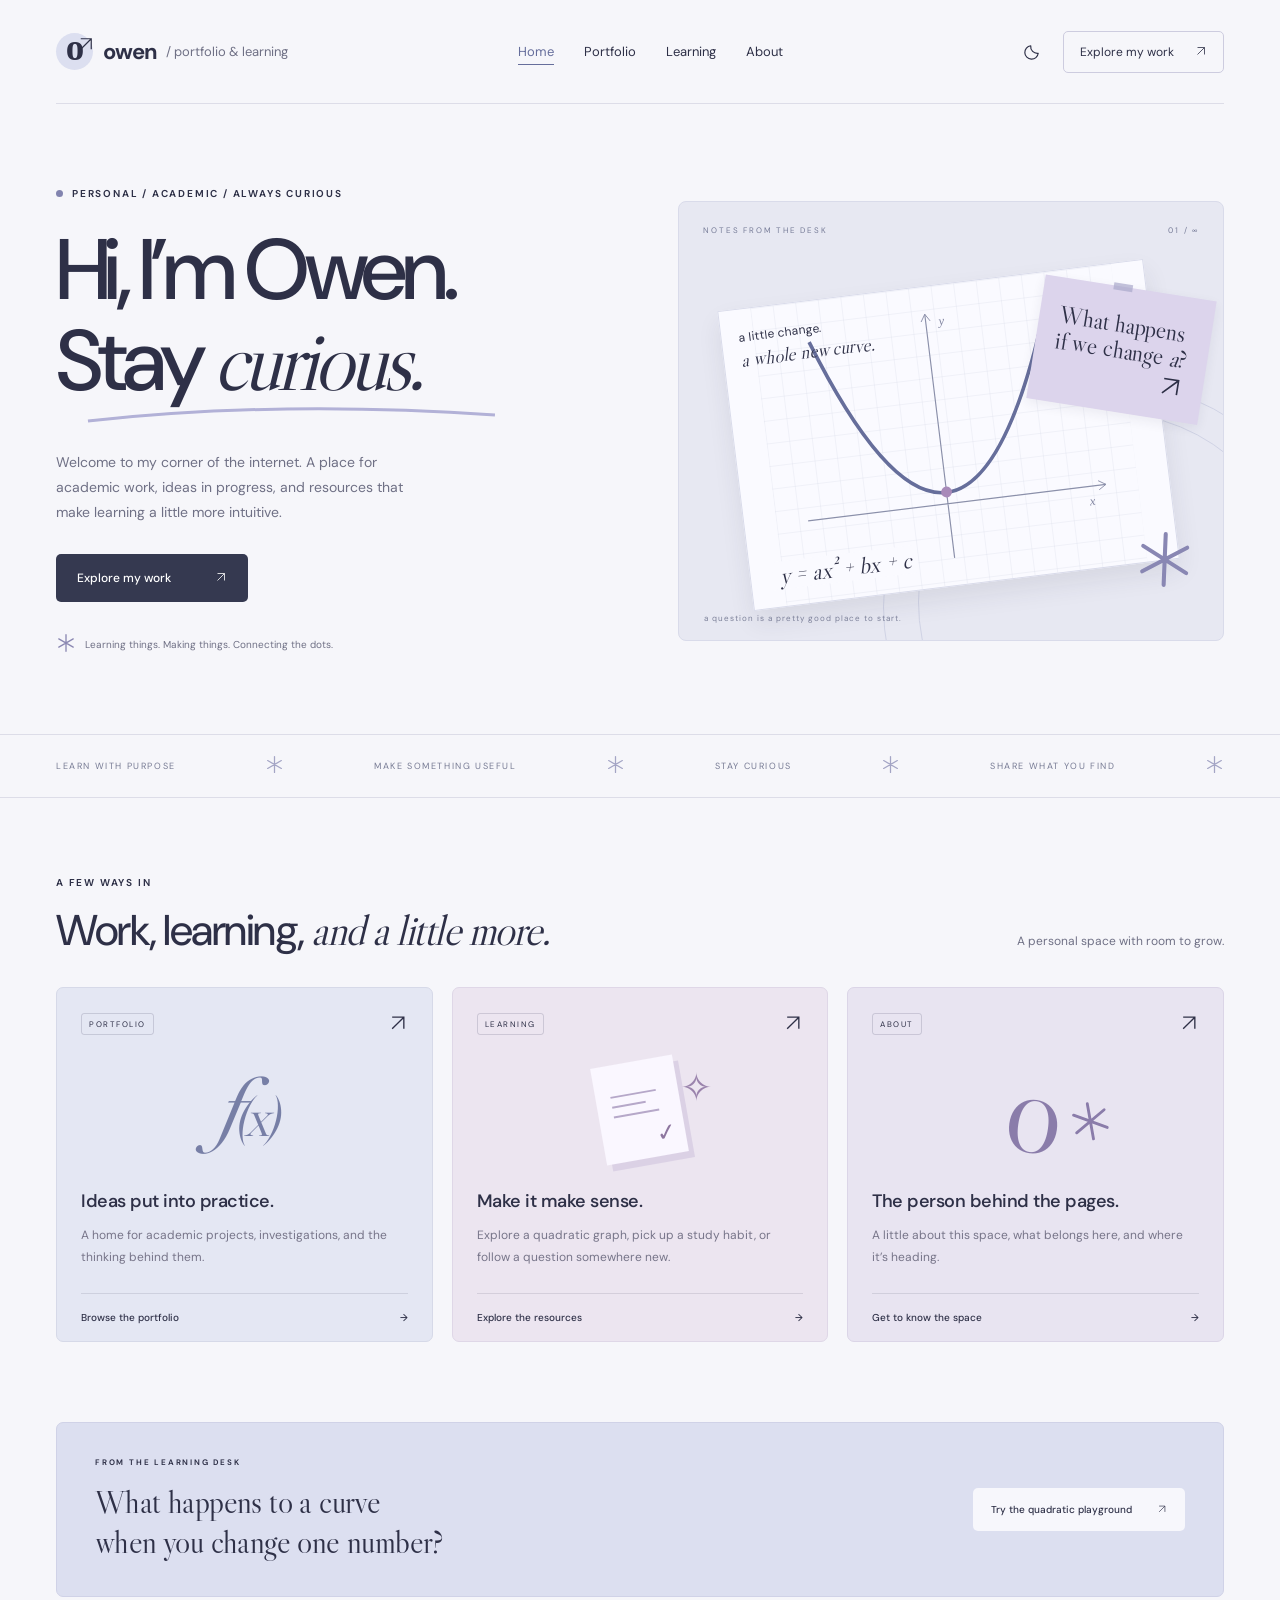
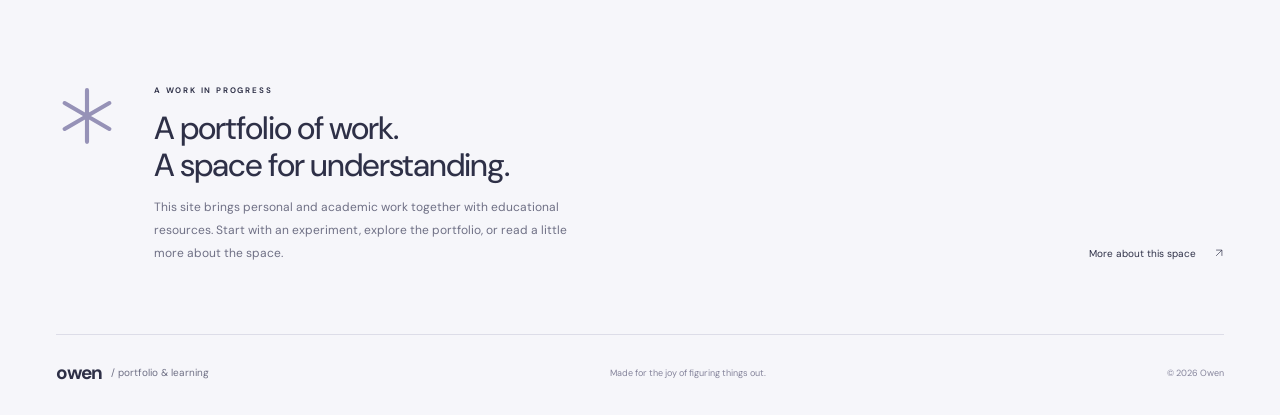
==== commit 1a3b754d: "Add refined scroll reveals and page and theme transitions" ====
--- a/index.html
+++ b/index.html
@@ -8,6 +8,7 @@
 <title>Home — Owen</title>
 <link rel="icon" href="assets/favicon.svg" type="image/svg+xml">
 <script src="theme.js"></script>
+<script src="motion.js" defer></script>
 <link rel="stylesheet" href="style.css">
 
 </head>
--- a/style.css
+++ b/style.css
@@ -21,3 +21,31 @@
 [data-theme=dark] .plot-wrap>output{background:#222536e8;color:var(--ink);border-color:var(--line)}[data-theme=dark] #lab-grid path{stroke:#363a50}[data-theme=dark] #plot>path{stroke:#777e9e}[data-theme=dark] #plot>g{fill:#b0b0c5}[data-theme=dark] #curve{stroke:#b5bce7}[data-theme=dark] .orbit{border-color:#393d56}
 @media(max-width:700px){.site-header{position:relative}.site-header>.brand{padding-right:39px}.header-actions{position:absolute;top:15px;right:0}.theme-toggle{width:32px;height:32px;padding:7px}.site-header .brand-end{font-size:10px;margin-left:6px}}
 .spark-icon{width:1em;height:1em;display:inline-block;vertical-align:-.1em}.graph-paper,.floating-note{color:#2e3047}.button-dark{background:#353950}.button-dark:hover{background:#4b4b70}.curiosity-art .spark-icon{display:block}
+/* Progressive motion: ordinary navigation and visible content are the fallback. */
+@view-transition{navigation:auto}
+@keyframes page-out{to{opacity:0;transform:translateY(-5px)}}
+@keyframes page-in{from{opacity:0;transform:translateY(9px)}to{opacity:1;transform:translateY(0)}}
+::view-transition-old(root){animation:180ms ease-out both page-out}
+::view-transition-new(root){animation:420ms cubic-bezier(.22,1,.36,1) both page-in;animation-delay:60ms}
+@media(prefers-reduced-motion:no-preference){
+  .reveal-pending{opacity:0}
+  .hero-art .graph-paper{translate:0 var(--depth,0px)}
+  .hero-art .floating-note{translate:0 calc(var(--depth,0px) * -.6)}
+  .hero-art .art-star{rotate:var(--spin,0deg)}
+  .topic-card{transition:transform 550ms cubic-bezier(.22,1,.36,1),box-shadow 550ms ease,background-color 450ms ease,border-color 450ms ease}
+  .button,.header-cta,.filter,.theme-toggle{transition:transform 350ms cubic-bezier(.22,1,.36,1),background-color 350ms ease,color 350ms ease,border-color 350ms ease,box-shadow 350ms ease}
+  .button .arrow-icon,.card-top .arrow-icon,.text-link .arrow-icon,.header-cta .arrow-icon{transition:transform 450ms cubic-bezier(.22,1,.36,1)}
+  .button:active,.theme-toggle:active,.filter:active{transform:scale(.96)}
+  .theme-changing body,.theme-changing body *{transition:background-color 550ms ease,color 550ms ease,border-color 550ms ease,fill 550ms ease,stroke 550ms ease,box-shadow 550ms ease}
+}
+@media(hover:hover) and (prefers-reduced-motion:no-preference){
+  .topic-card:hover{transform:translateY(-7px);box-shadow:0 18px 40px #191b2a12}
+  .button:hover .arrow-icon,.topic-card:hover .card-top .arrow-icon,.header-cta:hover .arrow-icon,.text-link:hover .arrow-icon{transform:translate(2px,-2px)}
+  .header-cta:hover{transform:translateY(-2px)}
+}
+@media(prefers-reduced-motion:reduce){
+  .reveal-pending{opacity:1}
+  ::view-transition-old(root),::view-transition-new(root){animation:none!important}
+  .hero-art .graph-paper,.hero-art .floating-note{translate:none}
+  .hero-art .art-star{rotate:none}
+}
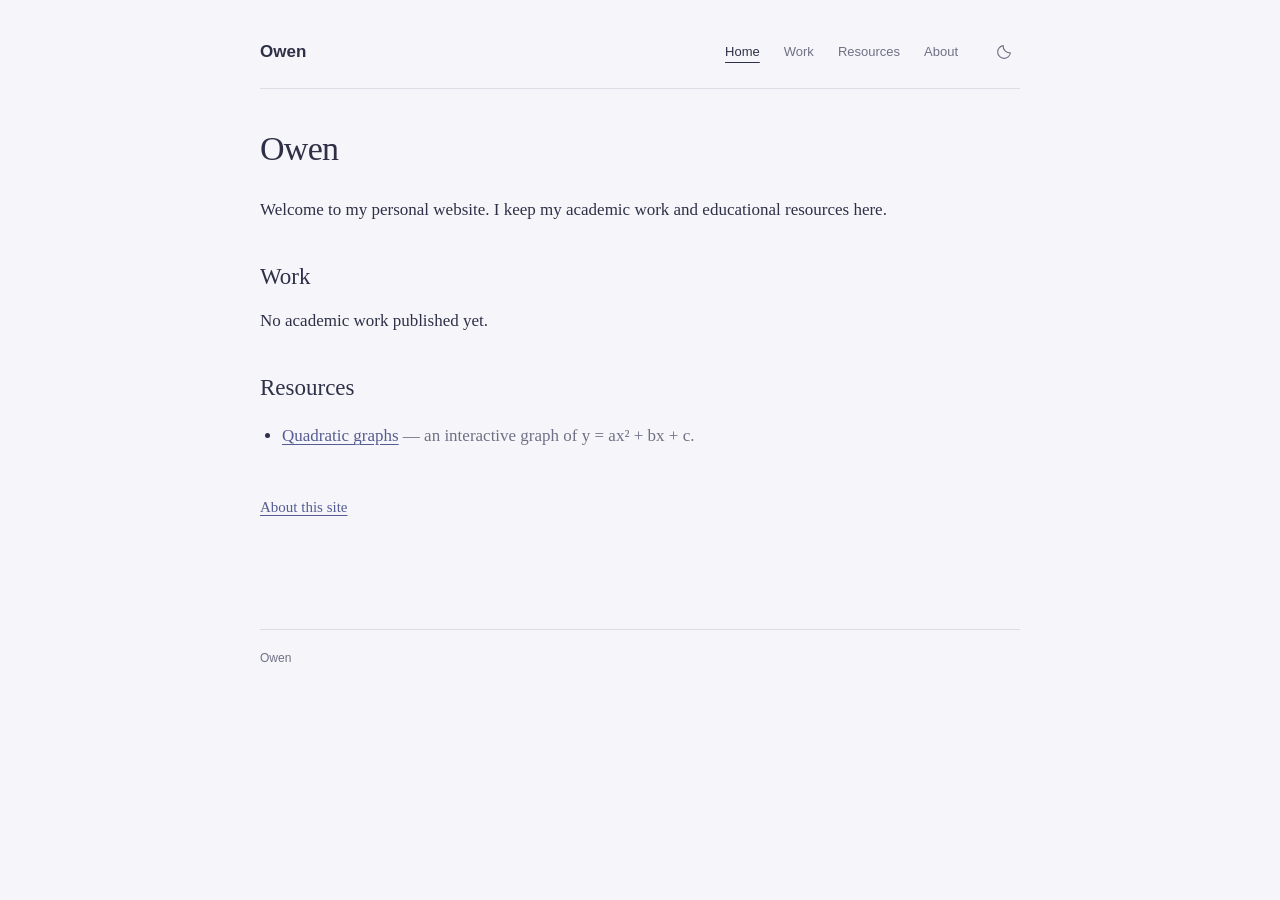
==== commit 37732f6a: "Simplify site into a minimal academic homepage and resource index" ====
--- a/index.html
+++ b/index.html
@@ -3,37 +3,25 @@
 <head>
 <meta charset="utf-8">
 <meta name="viewport" content="width=device-width, initial-scale=1">
-<meta name="description" content="A personal and academic space for work, learning, and ideas.">
+<meta name="description" content="Owen’s personal website. Academic work and educational resources.">
 <meta name="theme-color" content="#f6f6fa">
 <title>Home — Owen</title>
 <link rel="icon" href="assets/favicon.svg" type="image/svg+xml">
 <script src="theme.js"></script>
-<script src="motion.js" defer></script>
 <link rel="stylesheet" href="style.css">
-
 </head>
 <body>
-<header class="site-header wrap">
-<a class="brand" href="index.html" aria-label="Owen home"><span class="brand-icon">o<span><svg class="arrow-icon" viewBox="0 0 24 24" fill="none" stroke="currentColor" stroke-width="1.6" aria-hidden="true"><path d="M5 19 19 5M5 5h14v14"/></svg></span></span>owen<span class="brand-end"> / portfolio & learning</span></a>
-<nav aria-label="Main navigation"><a href="index.html" aria-current="page">Home</a><a href="portfolio.html">Portfolio</a><a href="learning.html">Learning</a><a href="about.html">About</a></nav>
-<div class="header-actions"><button class="theme-toggle" type="button" aria-label="Switch to dark mode" title="Switch to dark mode" aria-pressed="false">
+<a class="skip-link" href="#main">Skip to content</a>
+<header class="site-header wrap"><a class="brand" href="index.html">Owen</a>
+<nav aria-label="Main navigation"><a href="index.html" aria-current="page">Home</a><a href="portfolio.html">Work</a><a href="learning.html">Resources</a><a href="about.html">About</a></nav><button class="theme-toggle" type="button" aria-label="Switch to dark mode" title="Switch to dark mode" aria-pressed="false">
 <svg class="theme-moon" viewBox="0 0 24 24" fill="none" stroke="currentColor" stroke-width="1.5" stroke-linecap="round" stroke-linejoin="round" aria-hidden="true"><path d="M20.5 13A8.5 8.5 0 0 1 11 3.5 8.5 8.5 0 1 0 20.5 13Z"/></svg>
 <svg class="theme-sun" viewBox="0 0 24 24" fill="none" stroke="currentColor" stroke-width="1.5" stroke-linecap="round" aria-hidden="true"><circle cx="12" cy="12" r="4"/><path d="M12 2v2m0 16v2M2 12h2m16 0h2M5 5l1.5 1.5m11 11L19 19M5 19l1.5-1.5m11-11L19 5"/></svg>
-</button>
-<a class="header-cta" href="portfolio.html">Explore my work <span><svg class="arrow-icon" viewBox="0 0 24 24" fill="none" stroke="currentColor" stroke-width="1.6" aria-hidden="true"><path d="M5 19 19 5M5 5h14v14"/></svg></span></a>
-</div>
-</header>
-<main><section class="hero wrap">
-<div class="hero-copy"><p class="eyebrow"><span class="status-dot"></span> PERSONAL / ACADEMIC / ALWAYS CURIOUS</p><h1>Hi, I’m Owen.<br>Stay <span class="serif">curious.</span><svg class="underline" viewBox="0 0 420 20" aria-hidden="true"><path d="M5 15Q195-6 412 9"/></svg></h1><p class="hero-description">Welcome to my corner of the internet. A place for academic work, ideas in progress, and resources that make learning a little more intuitive.</p><a class="button button-dark" href="portfolio.html">Explore my work <span><svg class="arrow-icon" viewBox="0 0 24 24" fill="none" stroke="currentColor" stroke-width="1.6" aria-hidden="true"><path d="M5 19 19 5M5 5h14v14"/></svg></span></a><div class="hero-footnote"><span class="spark"><svg class="spark-icon" viewBox="0 0 24 24" fill="none" stroke="currentColor" stroke-width="1.6" stroke-linecap="round" aria-hidden="true"><path d="M12 2v20M3.34 7l17.32 10M3.34 17 20.66 7"/></svg></span> Learning things. Making things. Connecting the dots.</div></div>
-<div class="hero-art" aria-label="An illustrated graph with a quadratic curve and handwritten maths notes" role="img"><div class="art-top"><span>NOTES FROM THE DESK</span><span>01 / ∞</span></div><div class="orbit orbit-one"></div><div class="orbit orbit-two"></div><div class="graph-paper"><div class="graph-label">a little change.<br><em>a whole new curve.</em></div><svg viewBox="0 0 400 330" aria-hidden="true"><defs><pattern id="grid" width="25" height="25" patternUnits="userSpaceOnUse"><path d="M25 0H0V25" fill="none" stroke="#dbddea" stroke-width=".7"/></pattern></defs><rect width="400" height="330" fill="url(#grid)"/><path d="M35 240H365M190 300V30" stroke="#8b90aa" stroke-width="1.3"/><path d="m357 235 8 5-8 5m-172-207 5-8 5 8" fill="none" stroke="#8b90aa"/><path d="M60 45Q190 410 320 45" fill="none" stroke="#666e9b" stroke-width="4"/><circle cx="190" cy="227" r="6" fill="#a88ab9"/><text x="345" y="261">x</text><text x="204" y="44">y</text></svg><div class="formula">y = ax² + bx + c</div></div><div class="floating-note"><span class="note-pin"></span>What happens<br>if we change <em>a</em>? <span class="note-arrow"><svg class="arrow-icon" viewBox="0 0 24 24" fill="none" stroke="currentColor" stroke-width="1.6" aria-hidden="true"><path d="M5 19 19 5M5 5h14v14"/></svg></span></div><span class="art-star"><svg class="spark-icon" viewBox="0 0 24 24" fill="none" stroke="currentColor" stroke-width="1.6" stroke-linecap="round" aria-hidden="true"><path d="M12 2v20M3.34 7l17.32 10M3.34 17 20.66 7"/></svg></span><span class="art-caption">a question is a pretty good place to start.</span></div>
-</section>
-<div class="ticker"><div class="wrap ticker-inner"><span>LEARN WITH PURPOSE</span><span><svg class="spark-icon" viewBox="0 0 24 24" fill="none" stroke="currentColor" stroke-width="1.6" stroke-linecap="round" aria-hidden="true"><path d="M12 2v20M3.34 7l17.32 10M3.34 17 20.66 7"/></svg></span><span>MAKE SOMETHING USEFUL</span><span><svg class="spark-icon" viewBox="0 0 24 24" fill="none" stroke="currentColor" stroke-width="1.6" stroke-linecap="round" aria-hidden="true"><path d="M12 2v20M3.34 7l17.32 10M3.34 17 20.66 7"/></svg></span><span>STAY CURIOUS</span><span><svg class="spark-icon" viewBox="0 0 24 24" fill="none" stroke="currentColor" stroke-width="1.6" stroke-linecap="round" aria-hidden="true"><path d="M12 2v20M3.34 7l17.32 10M3.34 17 20.66 7"/></svg></span><span>SHARE WHAT YOU FIND</span><span><svg class="spark-icon" viewBox="0 0 24 24" fill="none" stroke="currentColor" stroke-width="1.6" stroke-linecap="round" aria-hidden="true"><path d="M12 2v20M3.34 7l17.32 10M3.34 17 20.66 7"/></svg></span></div></div>
-<section class="wrap section"><div class="section-heading"><div><p class="eyebrow">A FEW WAYS IN</p><h2>Work, learning, <em>and a little more.</em></h2></div><p>A personal space with room to grow.</p></div><div class="topic-grid">
-<a class="topic-card green" href="portfolio.html"><div class="card-top"><span class="tag">PORTFOLIO</span><span><svg class="arrow-icon" viewBox="0 0 24 24" fill="none" stroke="currentColor" stroke-width="1.6" aria-hidden="true"><path d="M5 19 19 5M5 5h14v14"/></svg></span></div><div class="card-art math-art" aria-hidden="true">ƒ<span>(x)</span></div><h3>Ideas put into practice.</h3><p>A home for academic projects, investigations, and the thinking behind them.</p><div class="card-footer">Browse the portfolio <span>→</span></div></a>
-<a class="topic-card peach" href="learning.html"><div class="card-top"><span class="tag">LEARNING</span><span><svg class="arrow-icon" viewBox="0 0 24 24" fill="none" stroke="currentColor" stroke-width="1.6" aria-hidden="true"><path d="M5 19 19 5M5 5h14v14"/></svg></span></div><div class="card-art notes-art" aria-hidden="true"><div class="paper-mini"><i></i><i></i><i></i><span>✓</span></div><span class="note-spark">✧</span></div><h3>Make it make sense.</h3><p>Explore a quadratic graph, pick up a study habit, or follow a question somewhere new.</p><div class="card-footer">Explore the resources <span>→</span></div></a>
-<a class="topic-card lavender" href="about.html"><div class="card-top"><span class="tag">ABOUT</span><span><svg class="arrow-icon" viewBox="0 0 24 24" fill="none" stroke="currentColor" stroke-width="1.6" aria-hidden="true"><path d="M5 19 19 5M5 5h14v14"/></svg></span></div><div class="card-art curiosity-art" aria-hidden="true">o<span><svg class="spark-icon" viewBox="0 0 24 24" fill="none" stroke="currentColor" stroke-width="1.6" stroke-linecap="round" aria-hidden="true"><path d="M12 2v20M3.34 7l17.32 10M3.34 17 20.66 7"/></svg></span></div><h3>The person behind the pages.</h3><p>A little about this space, what belongs here, and where it’s heading.</p><div class="card-footer">Get to know the space <span>→</span></div></a>
-</div></section>
-<section class="wrap prompt-section"><div><p class="eyebrow">FROM THE LEARNING DESK</p><h2>What happens to a curve<br>when you change one number?</h2></div><a class="button button-light" href="learning.html#lab">Try the quadratic playground <span><svg class="arrow-icon" viewBox="0 0 24 24" fill="none" stroke="currentColor" stroke-width="1.6" aria-hidden="true"><path d="M5 19 19 5M5 5h14v14"/></svg></span></a></section>
-<section class="wrap about-section"><span class="about-mark" aria-hidden="true"><svg class="spark-icon" viewBox="0 0 24 24" fill="none" stroke="currentColor" stroke-width="1.6" stroke-linecap="round" aria-hidden="true"><path d="M12 2v20M3.34 7l17.32 10M3.34 17 20.66 7"/></svg></span><div><p class="eyebrow">A WORK IN PROGRESS</p><h2>A portfolio of work.<br>A space for understanding.</h2><p>This site brings personal and academic work together with educational resources. Start with an experiment, explore the portfolio, or read a little more about the space.</p></div><a class="back-top" href="about.html">More about this space <span><svg class="arrow-icon" viewBox="0 0 24 24" fill="none" stroke="currentColor" stroke-width="1.6" aria-hidden="true"><path d="M5 19 19 5M5 5h14v14"/></svg></span></a></section></main><footer class="wrap"><a class="brand" href="index.html">owen<span class="brand-end"> / portfolio & learning</span></a><span>Made for the joy of figuring things out.</span><span>© <span id="year">2026</span> Owen</span></footer>
+</button></header>
+<main class="wrap" id="main"><h1>Owen</h1>
+<p>Welcome to my personal website. I keep my academic work and educational resources here.</p>
+<section><h2>Work</h2><p>No academic work published yet.</p></section>
+<section><h2>Resources</h2><ul class="link-list"><li><a href="learning.html#lab">Quadratic graphs</a> <span class="description">— an interactive graph of y = ax² + bx + c.</span></li></ul></section>
+<p class="closing"><a href="about.html">About this site</a></p></main>
+<footer class="wrap"><span>Owen</span></footer>
 </body>
 </html>
--- a/style.css
+++ b/style.css
@@ -1,51 +1,8 @@
-@import url('https://fonts.googleapis.com/css2?family=DM+Sans:wght@400;450;500;550;600;650;700&family=Libre+Caslon+Display&display=swap');
-:root{--bg:#f6f6fa;--ink:#2e3047;--muted:#6f7085;--line:#dddde8;--green:#dcdff0;--serif:'Libre Caslon Display',Georgia,serif;--sans:'DM Sans',Arial,sans-serif}*{box-sizing:border-box}html{scroll-behavior:smooth;scroll-padding-top:30px}body{margin:0;background:var(--bg);color:var(--ink);font-family:var(--sans);font-size:15px;-webkit-font-smoothing:antialiased}a{color:inherit;text-decoration:none}button,input{font:inherit}button,a,input{ -webkit-tap-highlight-color:transparent}a:focus-visible,button:focus-visible,input:focus-visible{outline:3px solid #7c7aa6;outline-offset:6px}button{cursor:pointer}.wrap{width:calc(100% - 112px);max-width:1280px;margin:0 auto}.site-header{height:104px;display:flex;align-items:center;justify-content:space-between;gap:30px;border-bottom:1px solid var(--line)}.brand{display:flex;align-items:center;font-weight:700;font-size:22px;letter-spacing:-1px;white-space:nowrap}.brand-icon{font-family:Georgia,serif;background:var(--green);width:37px;height:37px;border-radius:50%;font-size:37px;line-height:29px;position:relative;margin-right:10px;text-align:center}.brand-icon span{position:absolute;font-family:Arial,sans-serif;font-size:22px;right:-2px;top:-4px}.brand-end{font-size:13px;letter-spacing:0;font-weight:400;color:var(--muted);margin-left:9px}nav{display:flex;gap:30px;font-size:13px}nav a{padding:10px 0}nav a:hover{color:#75749b}.header-cta{font-size:12px;border:1px solid #cdccdf;border-radius:5px;padding:12px 16px}.header-cta span{margin-left:18px}.hero{display:grid;grid-template-columns:1.04fr 1fr;gap:55px;padding-top:83px;padding-bottom:78px;align-items:center}.eyebrow{font-size:10px;letter-spacing:1.8px;font-weight:650;margin:0 0 25px;display:flex;gap:9px;align-items:center}.status-dot{width:7px;height:7px;border-radius:50%;background:#8284af}.hero h1{font-size:clamp(58px,6.7vw,96px);font-weight:500;letter-spacing:-5px;line-height:1.05;margin:0;position:relative}.serif,h2 em{font-family:var(--serif);font-weight:400}h2 em{font-style:italic}.hero .serif{font-style:italic}.underline{width:80%;height:20px;display:block;margin:0 0 0 10px;overflow:visible}.underline path{fill:none;stroke:#b2b1d7;stroke-width:3}.hero-description{max-width:365px;color:var(--muted);line-height:1.8;margin:24px 0 28px;font-size:14px}.button{display:inline-flex;align-items:center;justify-content:space-between;gap:44px;border:0;border-radius:5px;padding:16px 21px;font-size:12px;font-weight:500;transition:transform .2s,background .2s}.button:hover{transform:translateY(-3px)}.button-dark{background:var(--ink);color:#fff}.button-dark:hover{background:#4b4b70}.hero-footnote{display:flex;align-items:center;gap:9px;margin-top:31px;font-size:10px;color:var(--muted)}.spark{font-size:20px;color:#8b88b2}.hero-art{height:440px;background:#e7e8f2;border:1px solid #d9dbea;border-radius:8px;position:relative;overflow:hidden}.art-top{display:flex;justify-content:space-between;padding:23px 24px;font-size:8px;letter-spacing:1.8px;color:#777c98}.graph-paper{position:absolute;width:79%;height:302px;left:10%;top:74px;transform:rotate(-7deg);background:#fafaff;box-shadow:0 12px 24px #33324a16;border:1px solid #d9dbea}.graph-paper svg{width:100%;height:100%;position:absolute;inset:0}.graph-paper text{font-family:Georgia,serif;font-style:italic;font-size:14px;fill:#8185a1}.graph-label{position:absolute;z-index:1;font-size:12px;line-height:1.5;top:19px;left:17px}.graph-label em{font-family:var(--serif);font-size:19px}.formula{position:absolute;bottom:17px;left:22px;font-family:var(--serif);font-style:italic;font-size:23px;background:#fafaff;padding:0 7px}.floating-note{position:absolute;right:15px;top:90px;transform:rotate(9deg);background:#dcd4ec;padding:24px 20px 17px;font-family:var(--serif);font-size:24px;line-height:1.1;box-shadow:0 4px 12px #2e304712}.note-pin{position:absolute;width:19px;height:7px;top:-3px;left:40%;background:#a8a7c9b0}.note-arrow{display:block;text-align:right;font-family:Arial;font-size:28px}.orbit{position:absolute;border:1px solid #d0d3e5;border-radius:50%;width:450px;height:450px;right:-110px;top:180px}.orbit-two{width:380px;height:380px;right:-75px;top:210px}.art-star{position:absolute;bottom:41px;right:28px;font-size:61px;color:#8987b3}.art-caption{position:absolute;bottom:17px;left:25px;font-size:8px;letter-spacing:1px;color:#7c8099}.ticker{border-top:1px solid var(--line);border-bottom:1px solid var(--line)}.ticker-inner{display:flex;justify-content:space-between;align-items:center;gap:20px;padding-top:20px;padding-bottom:20px;font-size:9px;letter-spacing:1.6px;color:#777b94}.ticker-inner span:nth-child(even){font-size:19px;color:#a4a5c5}.section{padding-top:78px;padding-bottom:80px}.section-heading{display:flex;justify-content:space-between;align-items:end;margin-bottom:32px;gap:25px}.section-heading .eyebrow{margin-bottom:16px}h2{font-size:43px;line-height:1.15;letter-spacing:-1.5px;font-weight:450;margin:0}.section-heading>p{color:var(--muted);font-size:12px;line-height:1.8;margin:0 0 3px}.topic-grid{display:grid;grid-template-columns:repeat(3,1fr);gap:19px}.topic-card{border:1px solid #d6d9e8;border-radius:7px;padding:23px 24px 0;display:flex;flex-direction:column;transition:transform .2s,box-shadow .2s}.topic-card:hover{transform:translateY(-5px);box-shadow:0 8px 18px #302e490b}.green{background:#e4e7f3}.peach{background:#ece5f0;border-color:#dfd7e7}.lavender{background:#e8e4f1;border-color:#dbd5e7}.card-top{display:flex;align-items:center;justify-content:space-between}.card-top>span:last-child{font-size:20px}.tag{font-size:8px;letter-spacing:1.5px;border:1px solid #49496830;border-radius:3px;padding:5px 7px}.card-art{height:145px;position:relative;display:flex;align-items:center;justify-content:center}.math-art{font-family:var(--serif);font-style:italic;font-size:93px;color:#777fa6;letter-spacing:-7px}.math-art>span:first-child{font-size:55px;letter-spacing:-4px;margin-top:15px}.small-math{position:absolute;right:3px;bottom:14px;font-size:16px;letter-spacing:0;transform:rotate(-12deg);opacity:.65}.topic-card h3{font-size:18px;letter-spacing:-.5px;font-weight:550;margin:7px 0 12px}.topic-card>p{font-size:12px;line-height:1.8;color:#777589;margin:0 0 25px}.card-footer{margin-top:auto;border-top:1px solid #2e304720;padding:17px 0;display:flex;justify-content:space-between;font-size:10px;font-weight:500}.paper-mini{background:#faf7ff;width:83px;height:98px;transform:rotate(-10deg);box-shadow:5px 7px 0 #b7a7cd50;position:relative;padding:23px 15px}.paper-mini i{display:block;height:2px;background:#b6a8c9;margin:8px 0;width:46px}.paper-mini i:nth-child(2){width:34px}.paper-mini span{position:absolute;bottom:7px;right:9px;color:#8d769f;font-size:24px}.note-spark{font-size:39px;color:#9a83ac;position:absolute;left:calc(50% + 40px);top:25px}.curiosity-art{font-family:var(--serif);color:#8a7caa;font-size:121px;transform:rotate(8deg)}.curiosity-art>span{position:absolute;font-size:43px;left:calc(50% + 35px);top:55px;transform:rotate(-18deg)}.lab-section{background:#ececf5;border-top:1px solid var(--line);border-bottom:1px solid var(--line);padding:74px 0}.lab-layout{display:grid;grid-template-columns:.9fr 1.1fr;gap:80px;align-items:center}.lab-copy>p:not(.eyebrow){font-size:13px;color:var(--muted);line-height:1.9;max-width:335px;margin:23px 0}.lab-tip{display:flex;gap:12px;margin-top:24px;align-items:center}.lab-tip>span{font-size:27px;color:#9690b7}.lab-tip p{font-size:11px;line-height:1.8;color:var(--muted)}.lab-tip strong{color:var(--ink);font-weight:500}.lab-caption{font-size:8px;letter-spacing:1.5px;color:#8985a6;margin-top:36px}.experiment{background:#fafaff;border:1px solid #d9dbea;border-radius:7px;padding:19px 23px 14px}.experiment-header{display:flex;align-items:center;justify-content:space-between;font-size:8px;letter-spacing:1.3px}.experiment-header button{font-size:10px;color:#7b7c97;border:0;background:none;letter-spacing:0;padding:7px}.experiment-header button:hover{background:#e5e5f2;border-radius:3px}.plot-wrap{margin-top:10px;position:relative;border-bottom:1px solid #dfe0ed;padding-bottom:9px}.plot-wrap svg{width:100%;display:block}.plot-wrap>output{position:absolute;right:10px;bottom:23px;background:#fafbf6d9;border:1px solid #dfe0ed;border-radius:4px;font-family:var(--serif);font-style:italic;padding:6px 12px;font-size:21px}.controls{padding-top:14px}.controls label{display:grid;grid-template-columns:90px 1fr 30px;gap:12px;align-items:center;margin-bottom:12px;font-size:10px;color:#7d809b}.controls b{font-family:var(--serif);font-size:18px;font-style:italic;font-weight:400;color:#56597e;margin-right:7px}input[type=range]{width:100%;accent-color:#7b7fab;cursor:pointer;height:15px}.controls output{text-align:right;color:#62668e}.graph-insight{font-size:10px;color:#767b9f;border-top:1px solid #dfe0ed;padding-top:13px;margin-bottom:0;line-height:1.6}.habit-grid{display:grid;grid-template-columns:repeat(3,1fr);gap:50px}.habit-grid article{border-top:1px solid var(--line);padding-top:21px}.habit-number{font-family:var(--serif);font-size:28px;color:#a39fc2}.habit-grid h3{font-size:17px;font-weight:500;letter-spacing:-.4px;margin:15px 0 11px}.habit-grid p{font-size:12px;line-height:1.9;color:var(--muted);margin:0}.prompt-section{background:#dcdff0;border:1px solid #d0d2e7;border-radius:7px;padding:34px 38px;display:flex;align-items:center;justify-content:space-between;gap:45px}.prompt-section .eyebrow{font-size:8px;margin-bottom:15px}.prompt-section h2{font-family:var(--serif);font-size:32px;letter-spacing:-.6px;max-width:600px;line-height:1.25}.button-light{background:#f7f7fc;white-space:nowrap;padding:15px 18px;font-size:10px;gap:25px;flex-shrink:0}.about-section{display:flex;gap:36px;align-items:start;padding-top:88px;padding-bottom:70px}.about-mark{font-size:62px;color:#9692b7;line-height:1}.about-section .eyebrow{font-size:8px;margin-bottom:15px}.about-section h2{font-size:32px;letter-spacing:-1px}.about-section p:last-child{max-width:440px;font-size:12px;line-height:1.9;color:var(--muted);margin-bottom:0}.back-top{margin-left:auto;align-self:end;font-size:10px;white-space:nowrap;padding-bottom:4px}.back-top span{margin-left:15px}footer{border-top:1px solid var(--line);display:flex;align-items:center;justify-content:space-between;gap:25px;padding-top:25px;padding-bottom:30px}footer .brand{font-size:19px}footer .brand-end{font-size:10px}footer>span{font-size:9px;color:#85849b}
-@media(min-width:1500px){.hero{gap:90px}.hero-art{height:490px}.graph-paper{height:340px;top:80px}.hero h1{font-size:100px}}
-@media(max-width:1000px){.wrap{width:calc(100% - 64px)}.header-cta{display:none}.hero{gap:30px;padding-top:60px;padding-bottom:60px}.hero h1{font-size:67px;letter-spacing:-3px}.hero-art{height:390px}.graph-paper{height:260px;left:7%;width:85%}.floating-note{font-size:20px;padding:18px 14px;right:8px}.lab-layout{gap:35px}.topic-card{padding:19px 18px 0}.topic-card h3{font-size:16px}.topic-card>p{font-size:11px}.card-footer{font-size:9px}.habit-grid{gap:28px}h2{font-size:36px}.prompt-section{gap:25px;padding:28px}.prompt-section h2{font-size:28px}.button-light{gap:15px}}
-@media(max-width:700px){.wrap{width:calc(100% - 40px)}.site-header{height:78px}.brand{font-size:21px}.brand-end{font-size:10px}.brand-icon{width:29px;height:29px;font-size:30px;line-height:24px}.brand-icon span{font-size:18px}nav{gap:15px;font-size:11px}nav a:nth-child(2){display:none}.hero{grid-template-columns:1fr;padding-top:45px;padding-bottom:35px;gap:35px}.hero h1{font-size:77px;letter-spacing:-4px}.hero-description{font-size:13px;max-width:340px;margin-top:18px}.eyebrow{font-size:8px}.underline{width:300px}.hero-footnote{margin-top:24px}.hero-art{height:350px;max-width:460px;width:100%;justify-self:center}.graph-paper{height:255px;top:57px;width:76%;left:10%}.art-top{padding:17px 20px}.floating-note{top:65px;right:15px;font-size:21px}.art-star{font-size:47px;bottom:28px}.art-caption{left:18px;font-size:7px;bottom:12px}.ticker-inner{padding-top:13px;padding-bottom:13px;font-size:7px;gap:10px;letter-spacing:1px;flex-wrap:wrap;justify-content:center}.ticker-inner span:nth-child(n+5){display:none}.ticker-inner span:nth-child(even){font-size:16px}.section{padding-top:49px;padding-bottom:49px}.section-heading{align-items:start;flex-direction:column;gap:17px;margin-bottom:25px}.section-heading>p{font-size:11px}.section-heading>p br{display:none}h2{font-size:34px}.topic-grid{grid-template-columns:1fr;gap:16px}.topic-card{padding:21px 24px 0}.card-art{height:127px}.topic-card h3{font-size:22px}.topic-card>p{font-size:13px;max-width:300px;margin-bottom:20px}.card-footer{font-size:11px;padding:18px 0}.tag{font-size:9px}.lab-section{padding:47px 0}.lab-layout{grid-template-columns:1fr;gap:28px}.lab-copy>p:not(.eyebrow){max-width:100%;font-size:13px;margin:18px 0 10px}.lab-tip{margin-top:8px}.lab-caption{margin-top:18px}.experiment{padding:14px 16px}.experiment-header{font-size:7px;letter-spacing:1px}.controls label{grid-template-columns:80px 1fr 25px}.habit-grid{grid-template-columns:1fr;gap:25px}.habit-grid article{position:relative;padding-left:50px;padding-top:18px}.habit-number{position:absolute;left:0;top:20px}.habit-grid h3{margin-top:5px}.habit-grid p{font-size:13px}.prompt-section{padding:27px 24px;flex-direction:column;align-items:start;gap:25px}.prompt-section h2{font-size:29px}.prompt-section h2 br{display:none}.about-section{padding-top:55px;padding-bottom:40px;gap:18px;flex-wrap:wrap}.about-mark{font-size:37px}.about-section>div{flex:1}.about-section h2{font-size:27px}.about-section p:last-child{font-size:12px}.back-top{margin-top:10px}footer{flex-wrap:wrap;gap:18px;padding-top:23px}footer>span:nth-child(2){order:3;flex-basis:100%}footer .brand-end{font-size:9px}footer .brand{font-size:18px}footer>span:last-child{margin-left:auto}}
-@media(prefers-reduced-motion:reduce){html{scroll-behavior:auto}*,*::before,*::after{transition:none!important}}
-nav a[aria-current=page]{color:#666e9b;text-decoration:underline;text-underline-offset:8px}.page-intro{padding-top:76px;padding-bottom:52px}.page-intro h1{font-size:clamp(55px,6vw,82px);letter-spacing:-3.5px;line-height:1.08;font-weight:450;margin:0}.page-intro .serif{font-style:italic}.page-intro>p:last-child{max-width:480px;line-height:1.9;color:var(--muted);font-size:14px;margin-top:23px}.portfolio-content{padding-bottom:75px}.filter-bar{display:flex;gap:10px;border-bottom:1px solid var(--line);padding-bottom:25px}.filter{background:transparent;color:#727590;border:1px solid #d6d8e7;border-radius:30px;padding:9px 17px;font-size:11px}.filter.active{background:var(--ink);color:white;border-color:var(--ink)}.project-row{display:grid;grid-template-columns:220px 1fr 35px;gap:35px;padding:35px 0;border-bottom:1px solid var(--line);align-items:center}.project-row[hidden]{display:none}.project-thumb{height:190px;border-radius:5px;display:flex;align-items:center;justify-content:center;font-family:var(--serif);font-style:italic;font-size:53px;color:#747d9f}.project-row .eyebrow{font-size:8px;margin-bottom:15px}.project-row h2{font-size:31px;letter-spacing:-1px}.project-row p:not(.eyebrow){font-size:13px;line-height:1.8;color:var(--muted);max-width:500px}.text-link{font-size:11px;display:inline-block;margin-top:13px;border-bottom:1px solid #a9a9c9;padding-bottom:6px}.text-link span{margin-left:18px}.project-index{font-family:var(--serif);font-size:27px;color:#a6a5c0;align-self:start}.coming-note{display:flex;align-items:center;gap:24px;background:#ececf5;border-radius:6px;margin-top:35px;padding:25px 30px}.coming-note>span{font-size:39px;color:#9692b7}.coming-note h3{margin:0 0 8px;font-size:17px;font-weight:500}.coming-note p{margin:0;font-size:12px;color:var(--muted);line-height:1.8}.about-grid{display:grid;grid-template-columns:.9fr 1.1fr;gap:70px;align-items:center;padding-top:10px;padding-bottom:35px}.about-poster{background:#e2e2f1;border-radius:6px;padding:30px;min-height:440px;display:flex;flex-direction:column;justify-content:space-between}.about-poster .eyebrow{font-size:8px}.poster-o{font-size:235px;font-family:var(--serif);color:#7a7aa5;line-height:.9;position:relative;width:fit-content;align-self:center}.poster-o>span{font-family:Arial;font-size:120px;position:absolute;top:-20px;right:-40px;color:#ada8cf}.about-poster>p{font-family:var(--serif);font-size:34px;margin:25px 0 0}.about-body>p:not(.eyebrow){color:var(--muted);font-size:13px;line-height:1.9}.about-body h2{margin-bottom:25px}.profile-note{border-left:2px solid #bcb6db;padding-left:17px;margin:25px 0}.profile-note h3{font-size:13px;font-weight:500}.profile-note p{color:var(--muted);font-size:12px;line-height:1.9}.about-body .button{margin-top:5px}@media(max-width:700px){nav{gap:12px}nav a:nth-child(2){display:block}.site-header{flex-wrap:wrap;gap:0;height:auto;padding-top:19px;padding-bottom:15px}.site-header nav{width:100%;justify-content:space-between;margin-top:20px}.site-header .brand{font-size:22px}.site-header .brand-end{font-size:11px}.page-intro{padding-top:45px;padding-bottom:30px}.page-intro h1{font-size:55px;letter-spacing:-2.5px}.project-row{grid-template-columns:1fr 25px;gap:20px;padding:25px 0}.project-thumb{grid-column:1/-1;height:180px}.project-row h2{font-size:28px}.project-row .eyebrow{line-height:1.6}.filter-bar{gap:7px}.filter{font-size:10px;padding:9px 13px}.coming-note{padding:20px;gap:15px}.coming-note>span{font-size:30px}.about-grid{grid-template-columns:1fr;gap:35px;padding-top:0}.about-poster{min-height:330px}.poster-o{font-size:160px}.poster-o>span{font-size:90px}.about-poster>p{font-size:28px}.about-body h2{font-size:35px}}
-@media(max-width:380px){.hero h1{font-size:64px;letter-spacing:-3px}.underline{width:250px}.hero-art{height:315px}.graph-paper{height:225px}.floating-note{font-size:18px;padding:17px 12px;right:8px}.page-intro h1{font-size:47px}.prompt-section{padding:23px 19px}.prompt-section .button{white-space:normal}.about-section h2{font-size:24px}}
-.arrow-icon{width:1em;height:1em;display:inline-block;vertical-align:-.1em;flex-shrink:0}.brand-icon>span .arrow-icon{width:18px;height:18px}.art-star,.spark,.about-mark,.curiosity-art>span,.ticker-inner span:nth-child(even){font-family:Georgia,'Times New Roman',serif}.note-arrow .arrow-icon{width:25px;height:25px}.poster-o>span .arrow-icon{width:100px;height:100px}
-/* The theme is applied before styles load to avoid a light flash on navigation. */
-:root{color-scheme:light}.header-actions{display:flex;align-items:center;gap:14px}.theme-toggle{width:36px;height:36px;border:1px solid transparent;border-radius:50%;background:transparent;color:var(--ink);display:grid;place-items:center;flex-shrink:0;padding:8px}.theme-toggle:hover{border-color:var(--line);background:var(--green)}.theme-toggle svg{width:19px;height:19px}.theme-sun{display:none}[data-theme=dark] .theme-moon{display:none}[data-theme=dark] .theme-sun{display:block}
-[data-theme=dark]{color-scheme:dark;--bg:#191b2a;--ink:#e5e5f0;--muted:#b0b0c5;--line:#37394e;--green:#34374f}
-[data-theme=dark] .hero-art,[data-theme=dark] .lab-section,[data-theme=dark] .coming-note{background:#232638;border-color:var(--line)}
-[data-theme=dark] .green{background:#2b3048;border-color:#444964}[data-theme=dark] .peach{background:#343046;border-color:#51475f}[data-theme=dark] .lavender{background:#302c43;border-color:#49405e}
-[data-theme=dark] .prompt-section,[data-theme=dark] .about-poster{background:#30334e;border-color:#474b6a}
-[data-theme=dark] .topic-card>p,[data-theme=dark] .card-top,[data-theme=dark] .filter,[data-theme=dark] .experiment-header,[data-theme=dark] .controls label,[data-theme=dark] .controls output,[data-theme=dark] .graph-insight,[data-theme=dark] .lab-tip p,[data-theme=dark] .art-top,[data-theme=dark] .art-caption,[data-theme=dark] .ticker-inner,[data-theme=dark] footer>span{color:var(--muted)}
-[data-theme=dark] .tag,[data-theme=dark] .card-footer,[data-theme=dark] .header-cta,[data-theme=dark] .filter,[data-theme=dark] .plot-wrap,[data-theme=dark] .graph-insight{border-color:var(--line)}
-[data-theme=dark] .button-dark,[data-theme=dark] .filter.active{background:#cbd0ed;color:#23263d;border-color:#cbd0ed}[data-theme=dark] .button-dark:hover{background:#e0e3f7}[data-theme=dark] .button-light{background:#25273d;color:#e5e5f0}
-[data-theme=dark] nav a:hover,[data-theme=dark] nav a[aria-current=page],[data-theme=dark] .math-art,[data-theme=dark] .project-thumb,[data-theme=dark] .poster-o,[data-theme=dark] .controls b{color:#b5bce7}
-[data-theme=dark] .curiosity-art{color:#b8a7d5}[data-theme=dark] .experiment{background:#222536;border-color:var(--line)}[data-theme=dark] .experiment-header button{color:var(--muted)}[data-theme=dark] .experiment-header button:hover{background:#34374f}
-[data-theme=dark] .plot-wrap>output{background:#222536e8;color:var(--ink);border-color:var(--line)}[data-theme=dark] #lab-grid path{stroke:#363a50}[data-theme=dark] #plot>path{stroke:#777e9e}[data-theme=dark] #plot>g{fill:#b0b0c5}[data-theme=dark] #curve{stroke:#b5bce7}[data-theme=dark] .orbit{border-color:#393d56}
-@media(max-width:700px){.site-header{position:relative}.site-header>.brand{padding-right:39px}.header-actions{position:absolute;top:15px;right:0}.theme-toggle{width:32px;height:32px;padding:7px}.site-header .brand-end{font-size:10px;margin-left:6px}}
-.spark-icon{width:1em;height:1em;display:inline-block;vertical-align:-.1em}.graph-paper,.floating-note{color:#2e3047}.button-dark{background:#353950}.button-dark:hover{background:#4b4b70}.curiosity-art .spark-icon{display:block}
-/* Progressive motion: ordinary navigation and visible content are the fallback. */
-@view-transition{navigation:auto}
-@keyframes page-out{to{opacity:0;transform:translateY(-5px)}}
-@keyframes page-in{from{opacity:0;transform:translateY(9px)}to{opacity:1;transform:translateY(0)}}
-::view-transition-old(root){animation:180ms ease-out both page-out}
-::view-transition-new(root){animation:420ms cubic-bezier(.22,1,.36,1) both page-in;animation-delay:60ms}
-@media(prefers-reduced-motion:no-preference){
-  .reveal-pending{opacity:0}
-  .hero-art .graph-paper{translate:0 var(--depth,0px)}
-  .hero-art .floating-note{translate:0 calc(var(--depth,0px) * -.6)}
-  .hero-art .art-star{rotate:var(--spin,0deg)}
-  .topic-card{transition:transform 550ms cubic-bezier(.22,1,.36,1),box-shadow 550ms ease,background-color 450ms ease,border-color 450ms ease}
-  .button,.header-cta,.filter,.theme-toggle{transition:transform 350ms cubic-bezier(.22,1,.36,1),background-color 350ms ease,color 350ms ease,border-color 350ms ease,box-shadow 350ms ease}
-  .button .arrow-icon,.card-top .arrow-icon,.text-link .arrow-icon,.header-cta .arrow-icon{transition:transform 450ms cubic-bezier(.22,1,.36,1)}
-  .button:active,.theme-toggle:active,.filter:active{transform:scale(.96)}
-  .theme-changing body,.theme-changing body *{transition:background-color 550ms ease,color 550ms ease,border-color 550ms ease,fill 550ms ease,stroke 550ms ease,box-shadow 550ms ease}
-}
-@media(hover:hover) and (prefers-reduced-motion:no-preference){
-  .topic-card:hover{transform:translateY(-7px);box-shadow:0 18px 40px #191b2a12}
-  .button:hover .arrow-icon,.topic-card:hover .card-top .arrow-icon,.header-cta:hover .arrow-icon,.text-link:hover .arrow-icon{transform:translate(2px,-2px)}
-  .header-cta:hover{transform:translateY(-2px)}
-}
-@media(prefers-reduced-motion:reduce){
-  .reveal-pending{opacity:1}
-  ::view-transition-old(root),::view-transition-new(root){animation:none!important}
-  .hero-art .graph-paper,.hero-art .floating-note{translate:none}
-  .hero-art .art-star{rotate:none}
-}
+:root{color-scheme:light;--bg:#f6f6fa;--ink:#2e3047;--muted:#6f7085;--line:#dddde8;--link:#555c91;--panel:#fafaff}
+[data-theme=dark]{color-scheme:dark;--bg:#191b2a;--ink:#e5e5f0;--muted:#b0b0c5;--line:#37394e;--link:#b5bce7;--panel:#222536}
+*{box-sizing:border-box}html{scroll-behavior:smooth;scroll-padding-top:24px}body{margin:0;background:var(--bg);color:var(--ink);font-family:Georgia,'Times New Roman',serif;font-size:17px;line-height:1.75;-webkit-font-smoothing:antialiased}.wrap{width:calc(100% - 48px);max-width:760px;margin:0 auto}a{color:var(--link);text-underline-offset:3px;text-decoration-thickness:1px}a:hover{text-decoration:none}a:focus-visible,button:focus-visible,input:focus-visible{outline:2px solid var(--link);outline-offset:5px}.site-header{display:flex;align-items:center;gap:30px;padding:36px 0 20px;border-bottom:1px solid var(--line);font-family:Arial,sans-serif;font-size:13px}.brand{font-weight:600;font-size:17px;color:var(--ink);text-decoration:none}.site-header nav{display:flex;gap:24px;margin-left:auto}.site-header nav a{text-decoration:none;color:var(--muted)}.site-header nav a:hover,.site-header nav a[aria-current=page]{color:var(--ink)}.site-header nav a[aria-current=page]{text-decoration:underline;text-underline-offset:6px}main{padding-top:40px;min-height:60vh;padding-bottom:50px}h1{font-size:34px;line-height:1.2;font-weight:normal;margin:0 0 25px;letter-spacing:-.7px}h2{font-size:23px;font-weight:normal;line-height:1.3;margin:0 0 15px}p{margin:0 0 20px}section{margin-top:37px}.muted,.description{color:var(--muted)}ul{padding-left:22px}.link-list{margin:0}.link-list li{padding:3px 0}.closing{margin-top:40px;font-size:15px}footer{border-top:1px solid var(--line);padding:18px 0 30px;color:var(--muted);font-size:12px;font-family:Arial,sans-serif}.skip-link{position:absolute;top:8px;left:12px;transform:translateY(-150%);background:var(--bg);padding:5px 10px;z-index:10}.skip-link:focus{transform:none}.theme-toggle{flex-shrink:0;display:grid;place-items:center;width:32px;height:32px;border:0;border-radius:50%;padding:7px;color:var(--muted);background:transparent;cursor:pointer}.theme-toggle:hover{background:var(--line);color:var(--ink)}.theme-toggle svg{width:18px;height:18px}.theme-sun{display:none}[data-theme=dark] .theme-sun{display:block}[data-theme=dark] .theme-moon{display:none}
+.experiment{margin-top:25px;background:var(--panel);border:1px solid var(--line);padding:18px 22px;border-radius:3px;font-family:Arial,sans-serif}.experiment-header{display:flex;align-items:center;justify-content:space-between;font-size:10px;letter-spacing:1px;color:var(--muted)}.experiment-header button{font:inherit;letter-spacing:0;background:none;border:0;color:var(--link);padding:8px;cursor:pointer}.plot-wrap{position:relative;margin:12px 0;border-bottom:1px solid var(--line);padding-bottom:12px}.plot-wrap svg{width:100%;display:block}.plot-wrap>output{position:absolute;right:10px;bottom:22px;padding:4px 12px;background:var(--panel);border:1px solid var(--line);font-family:Georgia,serif;font-style:italic;font-size:21px}.controls label{display:grid;grid-template-columns:95px 1fr 30px;gap:12px;align-items:center;margin:12px 0;font-size:11px;color:var(--muted)}.controls b{color:var(--ink);font-family:Georgia,serif;font-size:17px;margin-right:8px;font-style:italic}.controls output{text-align:right;color:var(--ink)}input[type=range]{width:100%;accent-color:#7b7fab;cursor:pointer}.graph-insight{border-top:1px solid var(--line);font-size:12px;color:var(--muted);padding-top:12px;margin:15px 0 0}[data-theme=dark] #lab-grid path{stroke:#363a50}[data-theme=dark] #plot>path{stroke:#777e9e}[data-theme=dark] #plot>g{fill:#b0b0c5}[data-theme=dark] #curve{stroke:#b5bce7}
+@view-transition{navigation:auto}::view-transition-old(root){animation:page-out 150ms ease both}::view-transition-new(root){animation:page-in 250ms ease both}@keyframes page-out{to{opacity:0}}@keyframes page-in{from{opacity:0}to{opacity:1}}
+html.theme-reveal::view-transition-group(root){animation:none}html.theme-reveal::view-transition-old(root),html.theme-reveal::view-transition-new(root){animation:none;mix-blend-mode:normal}html.theme-reveal::view-transition-old(root){z-index:1}html.theme-reveal::view-transition-new(root){z-index:2}html.theme-reveal::view-transition-image-pair(root){isolation:isolate}html.theme-reveal *,html.theme-reveal *::before,html.theme-reveal *::after{transition:none!important}
+@media(max-width:520px){.wrap{width:calc(100% - 40px)}.site-header{gap:14px;flex-wrap:wrap;padding-top:24px}.brand{margin-right:auto}.site-header nav{order:3;width:100%;justify-content:space-between;margin-top:7px;gap:15px}.theme-toggle{margin-left:auto}main{padding-top:32px}h1{font-size:30px}body{font-size:16px}.experiment{padding:14px}.controls label{grid-template-columns:78px 1fr 25px;gap:8px}.description{display:block}.link-list li{padding-bottom:8px}}
+@media(prefers-reduced-motion:reduce){html{scroll-behavior:auto}::view-transition-old(root),::view-transition-new(root){animation:none!important}}
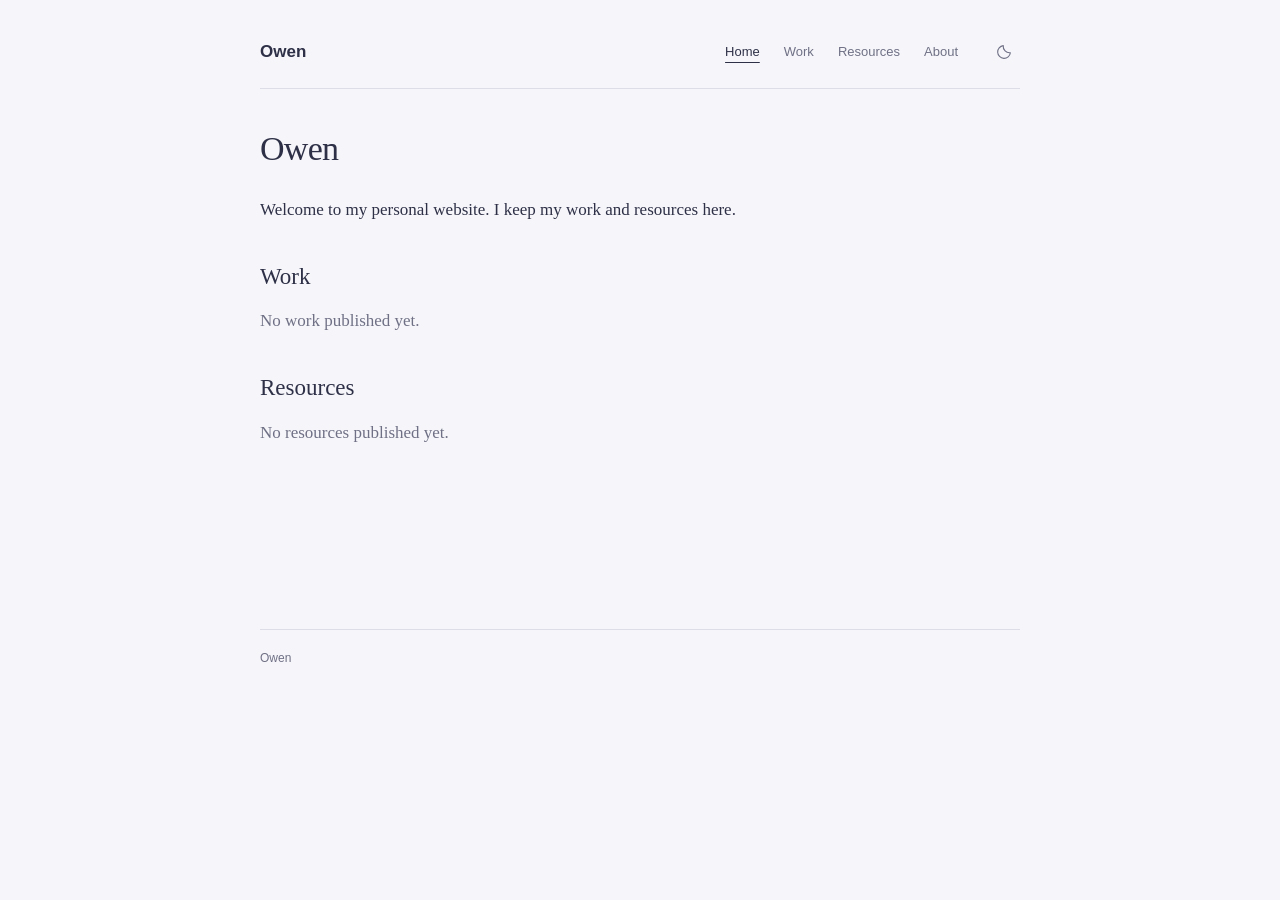
==== commit 23db919e: "Remove quadratic demo and centralize editable personal content" ====
--- a/index.html
+++ b/index.html
@@ -8,20 +8,23 @@
 <title>Home — Owen</title>
 <link rel="icon" href="assets/favicon.svg" type="image/svg+xml">
 <script src="theme.js"></script>
+<script src="content.js" defer></script>
+<script src="site.js" defer></script>
 <link rel="stylesheet" href="style.css">
 </head>
 <body>
 <a class="skip-link" href="#main">Skip to content</a>
-<header class="site-header wrap"><a class="brand" href="index.html">Owen</a>
+<header class="site-header wrap"><a class="brand" href="index.html" data-site-name>Owen</a>
 <nav aria-label="Main navigation"><a href="index.html" aria-current="page">Home</a><a href="portfolio.html">Work</a><a href="learning.html">Resources</a><a href="about.html">About</a></nav><button class="theme-toggle" type="button" aria-label="Switch to dark mode" title="Switch to dark mode" aria-pressed="false">
 <svg class="theme-moon" viewBox="0 0 24 24" fill="none" stroke="currentColor" stroke-width="1.5" stroke-linecap="round" stroke-linejoin="round" aria-hidden="true"><path d="M20.5 13A8.5 8.5 0 0 1 11 3.5 8.5 8.5 0 1 0 20.5 13Z"/></svg>
 <svg class="theme-sun" viewBox="0 0 24 24" fill="none" stroke="currentColor" stroke-width="1.5" stroke-linecap="round" aria-hidden="true"><circle cx="12" cy="12" r="4"/><path d="M12 2v2m0 16v2M2 12h2m16 0h2M5 5l1.5 1.5m11 11L19 19M5 19l1.5-1.5m11-11L19 5"/></svg>
 </button></header>
-<main class="wrap" id="main"><h1>Owen</h1>
-<p>Welcome to my personal website. I keep my academic work and educational resources here.</p>
-<section><h2>Work</h2><p>No academic work published yet.</p></section>
-<section><h2>Resources</h2><ul class="link-list"><li><a href="learning.html#lab">Quadratic graphs</a> <span class="description">— an interactive graph of y = ax² + bx + c.</span></li></ul></section>
-<p class="closing"><a href="about.html">About this site</a></p></main>
-<footer class="wrap"><span>Owen</span></footer>
+<main class="wrap" id="main">
+<h1 data-site-name>Owen</h1>
+<p data-intro>Welcome to my personal website.</p>
+<section><h2><a href="portfolio.html">Work</a></h2><div data-list="work"><p class="muted">No work published yet.</p></div></section>
+<section><h2><a href="learning.html">Resources</a></h2><div data-list="resources"><p class="muted">No resources published yet.</p></div></section>
+</main>
+<footer class="wrap"><span data-site-name>Owen</span></footer>
 </body>
 </html>
--- a/style.css
+++ b/style.css
@@ -1,8 +1,9 @@
 :root{color-scheme:light;--bg:#f6f6fa;--ink:#2e3047;--muted:#6f7085;--line:#dddde8;--link:#555c91;--panel:#fafaff}
 [data-theme=dark]{color-scheme:dark;--bg:#191b2a;--ink:#e5e5f0;--muted:#b0b0c5;--line:#37394e;--link:#b5bce7;--panel:#222536}
 *{box-sizing:border-box}html{scroll-behavior:smooth;scroll-padding-top:24px}body{margin:0;background:var(--bg);color:var(--ink);font-family:Georgia,'Times New Roman',serif;font-size:17px;line-height:1.75;-webkit-font-smoothing:antialiased}.wrap{width:calc(100% - 48px);max-width:760px;margin:0 auto}a{color:var(--link);text-underline-offset:3px;text-decoration-thickness:1px}a:hover{text-decoration:none}a:focus-visible,button:focus-visible,input:focus-visible{outline:2px solid var(--link);outline-offset:5px}.site-header{display:flex;align-items:center;gap:30px;padding:36px 0 20px;border-bottom:1px solid var(--line);font-family:Arial,sans-serif;font-size:13px}.brand{font-weight:600;font-size:17px;color:var(--ink);text-decoration:none}.site-header nav{display:flex;gap:24px;margin-left:auto}.site-header nav a{text-decoration:none;color:var(--muted)}.site-header nav a:hover,.site-header nav a[aria-current=page]{color:var(--ink)}.site-header nav a[aria-current=page]{text-decoration:underline;text-underline-offset:6px}main{padding-top:40px;min-height:60vh;padding-bottom:50px}h1{font-size:34px;line-height:1.2;font-weight:normal;margin:0 0 25px;letter-spacing:-.7px}h2{font-size:23px;font-weight:normal;line-height:1.3;margin:0 0 15px}p{margin:0 0 20px}section{margin-top:37px}.muted,.description{color:var(--muted)}ul{padding-left:22px}.link-list{margin:0}.link-list li{padding:3px 0}.closing{margin-top:40px;font-size:15px}footer{border-top:1px solid var(--line);padding:18px 0 30px;color:var(--muted);font-size:12px;font-family:Arial,sans-serif}.skip-link{position:absolute;top:8px;left:12px;transform:translateY(-150%);background:var(--bg);padding:5px 10px;z-index:10}.skip-link:focus{transform:none}.theme-toggle{flex-shrink:0;display:grid;place-items:center;width:32px;height:32px;border:0;border-radius:50%;padding:7px;color:var(--muted);background:transparent;cursor:pointer}.theme-toggle:hover{background:var(--line);color:var(--ink)}.theme-toggle svg{width:18px;height:18px}.theme-sun{display:none}[data-theme=dark] .theme-sun{display:block}[data-theme=dark] .theme-moon{display:none}
-.experiment{margin-top:25px;background:var(--panel);border:1px solid var(--line);padding:18px 22px;border-radius:3px;font-family:Arial,sans-serif}.experiment-header{display:flex;align-items:center;justify-content:space-between;font-size:10px;letter-spacing:1px;color:var(--muted)}.experiment-header button{font:inherit;letter-spacing:0;background:none;border:0;color:var(--link);padding:8px;cursor:pointer}.plot-wrap{position:relative;margin:12px 0;border-bottom:1px solid var(--line);padding-bottom:12px}.plot-wrap svg{width:100%;display:block}.plot-wrap>output{position:absolute;right:10px;bottom:22px;padding:4px 12px;background:var(--panel);border:1px solid var(--line);font-family:Georgia,serif;font-style:italic;font-size:21px}.controls label{display:grid;grid-template-columns:95px 1fr 30px;gap:12px;align-items:center;margin:12px 0;font-size:11px;color:var(--muted)}.controls b{color:var(--ink);font-family:Georgia,serif;font-size:17px;margin-right:8px;font-style:italic}.controls output{text-align:right;color:var(--ink)}input[type=range]{width:100%;accent-color:#7b7fab;cursor:pointer}.graph-insight{border-top:1px solid var(--line);font-size:12px;color:var(--muted);padding-top:12px;margin:15px 0 0}[data-theme=dark] #lab-grid path{stroke:#363a50}[data-theme=dark] #plot>path{stroke:#777e9e}[data-theme=dark] #plot>g{fill:#b0b0c5}[data-theme=dark] #curve{stroke:#b5bce7}
 @view-transition{navigation:auto}::view-transition-old(root){animation:page-out 150ms ease both}::view-transition-new(root){animation:page-in 250ms ease both}@keyframes page-out{to{opacity:0}}@keyframes page-in{from{opacity:0}to{opacity:1}}
 html.theme-reveal::view-transition-group(root){animation:none}html.theme-reveal::view-transition-old(root),html.theme-reveal::view-transition-new(root){animation:none;mix-blend-mode:normal}html.theme-reveal::view-transition-old(root){z-index:1}html.theme-reveal::view-transition-new(root){z-index:2}html.theme-reveal::view-transition-image-pair(root){isolation:isolate}html.theme-reveal *,html.theme-reveal *::before,html.theme-reveal *::after{transition:none!important}
-@media(max-width:520px){.wrap{width:calc(100% - 40px)}.site-header{gap:14px;flex-wrap:wrap;padding-top:24px}.brand{margin-right:auto}.site-header nav{order:3;width:100%;justify-content:space-between;margin-top:7px;gap:15px}.theme-toggle{margin-left:auto}main{padding-top:32px}h1{font-size:30px}body{font-size:16px}.experiment{padding:14px}.controls label{grid-template-columns:78px 1fr 25px;gap:8px}.description{display:block}.link-list li{padding-bottom:8px}}
+@media(max-width:520px){.wrap{width:calc(100% - 40px)}.site-header{gap:14px;flex-wrap:wrap;padding-top:24px}.brand{margin-right:auto}.site-header nav{order:3;width:100%;justify-content:space-between;margin-top:7px;gap:15px}.theme-toggle{margin-left:auto}main{padding-top:32px}h1{font-size:30px}body{font-size:16px}.description{display:block}.link-list li{padding-bottom:8px}}
 @media(prefers-reduced-motion:reduce){html{scroll-behavior:auto}::view-transition-old(root),::view-transition-new(root){animation:none!important}}
+
+h2 a{color:inherit;text-decoration:none}h2 a:hover{text-decoration:underline}.link-list li{margin-bottom:10px}.entry-description{display:block;color:var(--muted);font-size:.94em}.link-list li:last-child{margin-bottom:0}
